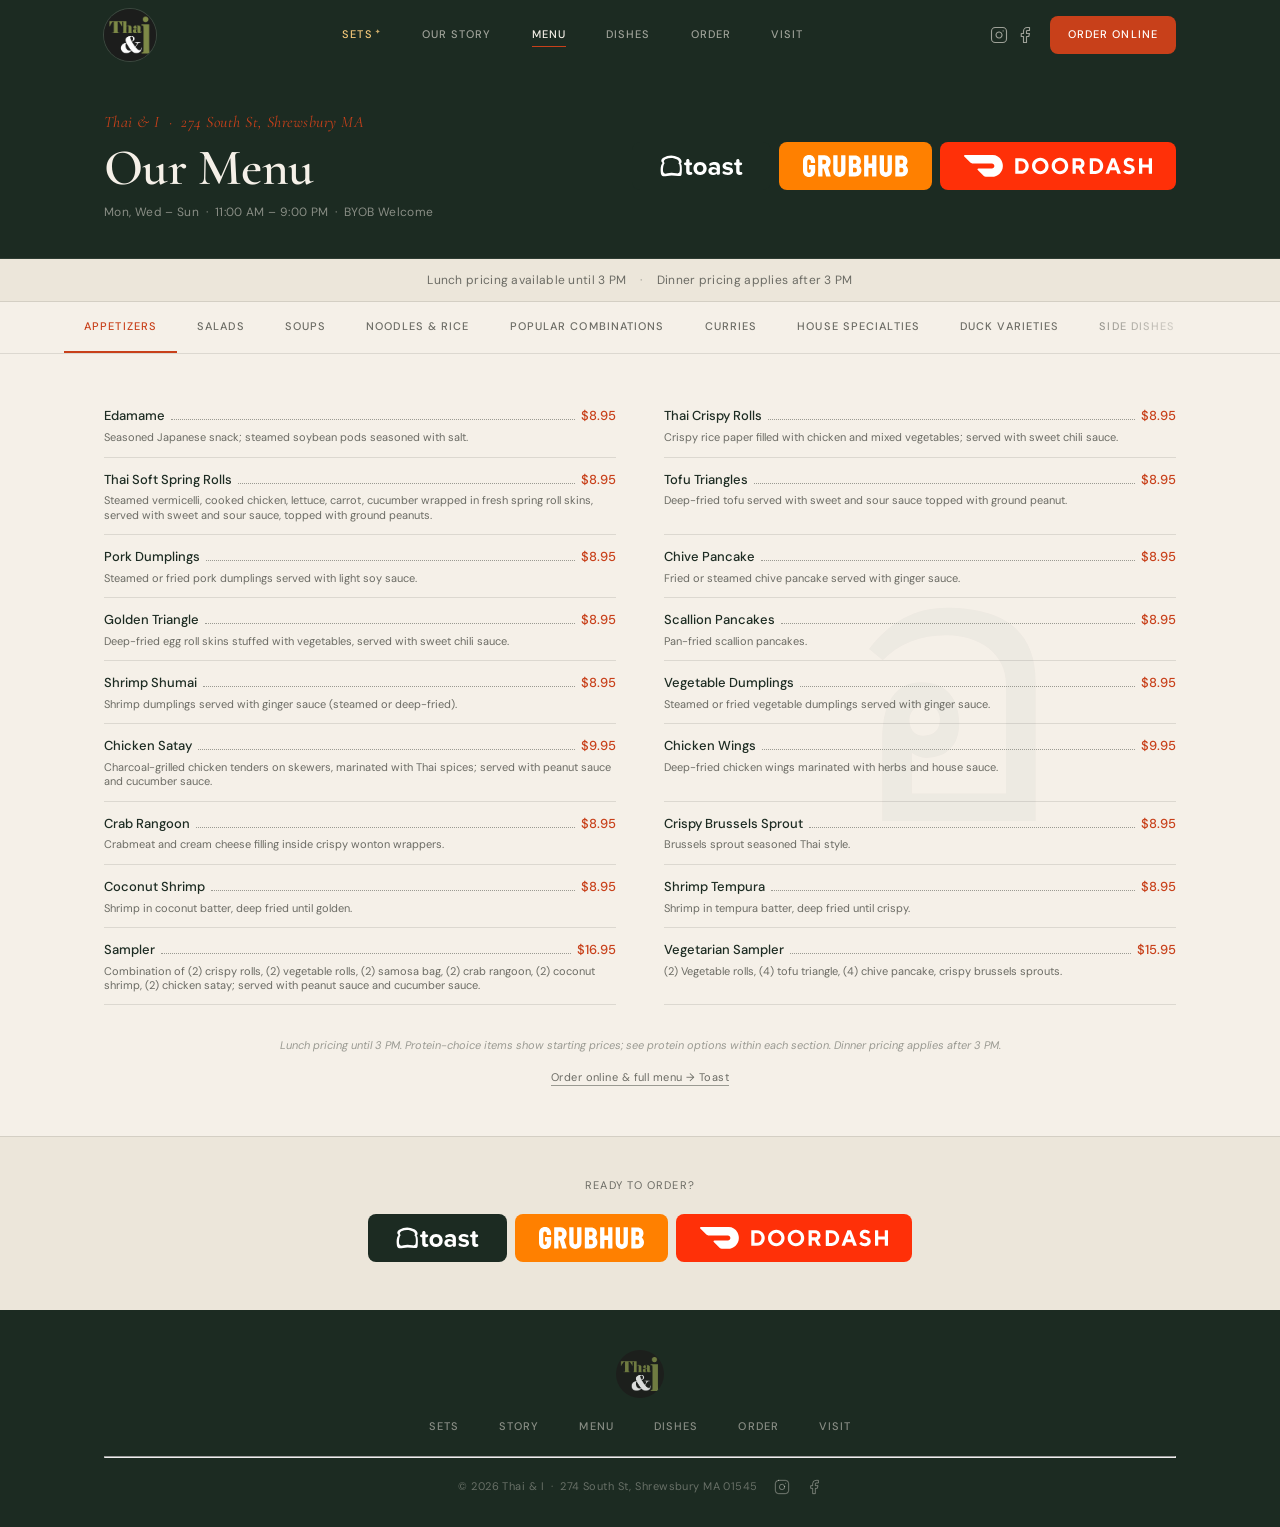
==== menu.html @ d70ecb1c "Add dedicated menu page and lean mobile-first homepage structure. Move the full menu to menu.html, s" ====
<!DOCTYPE html>
<html lang="en">
<head>
  <meta charset="UTF-8">
  <meta name="viewport" content="width=device-width, initial-scale=1.0">
  <meta http-equiv="X-UA-Compatible" content="IE=edge">

  <!-- SEO -->
  <title>Menu | Thai & I Restaurant — Shrewsbury, MA</title>
  <meta name="description" content="Browse the full Thai & I menu — appetizers, soups, noodles, curries, duck varieties, house specialties, and desserts. Order online for pickup or delivery.">
  <link rel="canonical" href="https://www.thaiandishrewsbury.com/menu">

  <!-- Open Graph -->
  <meta property="og:type"        content="website">
  <meta property="og:title"       content="Menu | Thai & I">
  <meta property="og:description" content="Authentic Thai food made fresh every day — browse our full menu.">
  <meta property="og:image"       content="assets/images/NEW/food-spread-overhead.jpg">
  <meta property="og:url"         content="https://www.thaiandishrewsbury.com/menu">
  <meta property="og:locale"      content="en_US">

  <!-- Theme color -->
  <meta name="theme-color" content="#1C2B22">

  <!-- Google Fonts -->
  <link rel="preconnect" href="https://fonts.googleapis.com">
  <link rel="preconnect" href="https://fonts.gstatic.com" crossorigin>
  <link rel="preload" as="style" href="https://fonts.googleapis.com/css2?family=Cormorant+Garamond:ital,wght@0,400;0,500;0,600;1,400;1,500;1,600&family=DM+Sans:wght@300;400;500&display=swap">
  <link rel="stylesheet" href="https://fonts.googleapis.com/css2?family=Cormorant+Garamond:ital,wght@0,400;0,500;0,600;1,400;1,500;1,600&family=DM+Sans:wght@300;400;500&display=swap">

  <!-- Styles -->
  <link rel="stylesheet" href="src/styles/tokens.css">
  <link rel="stylesheet" href="src/styles/global.css">
  <link rel="stylesheet" href="src/styles/sections.css">
  <link rel="stylesheet" href="src/styles/menu.css">

  <link rel="icon" type="image/png" href="assets/images/thaiandilogo.png">
</head>

<body>
  <!-- Skip navigation -->
  <a class="skip-link" href="#main-content">Skip to main content</a>

  <!-- ══════════════════════════════════════════════════════════
       HEADER / NAVIGATION
  ══════════════════════════════════════════════════════════ -->
  <header class="site-header" role="banner">
    <div class="header-inner">

      <a class="header-logo" href="index.html" aria-label="Thai & I — home">
        <img src="assets/images/thaiandilogo.png"
             alt="Thai & I logo"
             width="52" height="52">
      </a>

      <nav class="header-nav" role="navigation" aria-label="Primary">
        <a href="index.html#sets" class="nav-link--new">Sets<span class="nav-new-mark" aria-hidden="true">✦</span></a>
        <a href="index.html#story">Our Story</a>
        <a href="menu.html" class="active" aria-current="page">Menu</a>
        <a href="index.html#featured">Dishes</a>
        <a href="index.html#order">Order</a>
        <a href="index.html#visit">Visit</a>
      </nav>

      <div class="header-actions">
        <div class="header-social" aria-label="Social links">
          <a href="https://www.instagram.com/thai_and_i/" target="_blank" rel="noopener" aria-label="Thai & I on Instagram">
            <svg xmlns="http://www.w3.org/2000/svg" viewBox="0 0 24 24" fill="none" stroke="currentColor" stroke-width="1.5" stroke-linecap="round" stroke-linejoin="round" aria-hidden="true"><rect x="2" y="2" width="20" height="20" rx="5" ry="5"/><path d="M16 11.37A4 4 0 1 1 12.63 8 4 4 0 0 1 16 11.37z"/><line x1="17.5" y1="6.5" x2="17.51" y2="6.5"/></svg>
          </a>
          <a href="https://www.facebook.com/thaiandishrewsbury" target="_blank" rel="noopener" aria-label="Thai & I on Facebook">
            <svg xmlns="http://www.w3.org/2000/svg" viewBox="0 0 24 24" fill="none" stroke="currentColor" stroke-width="1.5" stroke-linecap="round" stroke-linejoin="round" aria-hidden="true"><path d="M18 2h-3a5 5 0 0 0-5 5v3H7v4h3v8h4v-8h3l1-4h-4V7a1 1 0 0 1 1-1h3z"/></svg>
          </a>
        </div>
        <a href="https://order.toasttab.com/online/thai-i"
           target="_blank" rel="noopener"
           class="btn-order-online">Order Online</a>
      </div>

      <button type="button" class="hamburger" aria-label="Open navigation menu" aria-expanded="false" aria-controls="mobile-nav">
        <span></span>
        <span></span>
        <span></span>
      </button>

    </div>
  </header>

  <!-- Mobile navigation overlay -->
  <nav class="mobile-nav" id="mobile-nav" role="navigation" aria-label="Mobile">
    <a href="index.html#sets" class="nav-link--new">Sets<span class="nav-new-mark" aria-hidden="true">✦</span></a>
    <a href="index.html#story">Our Story</a>
    <a href="menu.html">Menu</a>
    <a href="index.html#featured">Dishes</a>
    <a href="index.html#order">Order</a>
    <a href="index.html#visit">Visit</a>
    <div class="mobile-nav-cta">
      <a href="https://order.toasttab.com/online/thai-i"
         target="_blank" rel="noopener"
         class="order-btn order-btn--toast order-btn--lg"
         aria-label="Order pickup via Toast">
        <img class="order-btn__wordmark"
             src="assets/images/order/toast-logo-white.svg"
             alt="Toast">
      </a>
    </div>
  </nav>

  <main id="main-content">

    <!-- ══════════════════════════════════════════════════════
         PAGE HEADER
    ══════════════════════════════════════════════════════ -->
    <section class="menu-page-hero" aria-label="Menu page header">
      <div class="container">
        <div class="menu-page-hero-inner">

          <div class="menu-page-hero-text">
            <span class="section-eyebrow">Thai &amp; I &nbsp;&middot;&nbsp; 274 South St, Shrewsbury MA</span>
            <h1 class="menu-page-title">Our Menu</h1>
            <p class="menu-page-hours">Mon, Wed &ndash; Sun &nbsp;&middot;&nbsp; 11:00 AM &ndash; 9:00 PM &nbsp;&middot;&nbsp; BYOB Welcome</p>
          </div>

          <div class="menu-page-order-row order-platforms" role="group" aria-label="Order online">
            <a href="https://order.toasttab.com/online/thai-i"
               target="_blank" rel="noopener"
               class="order-btn order-btn--toast order-btn--lg"
               aria-label="Order pickup via Toast">
              <img class="order-btn__wordmark"
                   src="assets/images/order/toast-logo-white.svg"
                   alt="Toast">
            </a>
            <a href="https://www.grubhub.com/restaurant/thai-and-i-restaurant-274-south-st-shrewsbury/2196678"
               target="_blank" rel="noopener"
               class="order-btn order-btn--grubhub order-btn--lg"
               aria-label="Order delivery via Grubhub">
              <img class="order-btn__wordmark"
                   src="assets/images/order/grubhub-wordmark-white.svg"
                   alt="Grubhub">
            </a>
            <a href="https://www.doordash.com/store/thai-and-i-shrewsbury-865539/"
               target="_blank" rel="noopener"
               class="order-btn order-btn--doordash order-btn--lg"
               aria-label="Order delivery via DoorDash">
              <img class="order-btn__wordmark"
                   src="assets/images/order/doordash-logo-white.svg"
                   alt="DoorDash">
            </a>
          </div>

        </div>
      </div>
    </section>

    <!-- ══════════════════════════════════════════════════════
         LUNCH / DINNER CLARITY BANNER
    ══════════════════════════════════════════════════════ -->
    <div class="menu-pricing-banner" role="note" aria-label="Pricing information">
      <span>Lunch pricing available until 3&nbsp;PM</span>
      <span class="menu-pricing-banner-dot" aria-hidden="true">&middot;</span>
      <span>Dinner pricing applies after 3&nbsp;PM</span>
    </div>

    <!-- ══════════════════════════════════════════════════════
         FULL MENU — TABS + PANELS
    ══════════════════════════════════════════════════════ -->
    <section class="menu-section" id="menu" aria-labelledby="menu-page-heading">
      <h2 class="visually-hidden" id="menu-page-heading">Full Menu</h2>

      <!-- Tab bar (sticky) -->
      <div class="menu-tabs-wrapper">
        <div class="menu-tabs" role="tablist" aria-label="Menu categories">
          <!-- Populated by menu-tabs.js -->
        </div>
      </div>

      <!-- Panels -->
      <div class="menu-panels" id="menu-panels">
        <!-- Populated by menu-tabs.js -->
      </div>

      <!-- Section footer -->
      <div class="menu-footer container">
        <p class="menu-pricing-note">
          Lunch pricing until 3 PM. Protein-choice items show starting prices. Dinner pricing applies after 3 PM.
        </p>
        <a href="https://order.toasttab.com/online/thai-i"
           target="_blank" rel="noopener"
           class="menu-pdf-link">
          Order online &amp; full menu &rarr; Toast
        </a>
      </div>

    </section>

    <!-- ══════════════════════════════════════════════════════
         FOOTER ORDER CTA
    ══════════════════════════════════════════════════════ -->
    <div class="menu-page-footer-cta">
      <span class="menu-page-footer-cta-label">Ready to order?</span>
      <div class="menu-page-footer-cta-row order-platforms" role="group" aria-label="Order online">
        <a href="https://order.toasttab.com/online/thai-i"
           target="_blank" rel="noopener"
           class="order-btn order-btn--toast order-btn--lg"
           aria-label="Order pickup via Toast">
          <img class="order-btn__wordmark"
               src="assets/images/order/toast-logo-white.svg"
               alt="Toast">
        </a>
        <a href="https://www.grubhub.com/restaurant/thai-and-i-restaurant-274-south-st-shrewsbury/2196678"
           target="_blank" rel="noopener"
           class="order-btn order-btn--grubhub order-btn--lg"
           aria-label="Order delivery via Grubhub">
          <img class="order-btn__wordmark"
               src="assets/images/order/grubhub-wordmark-white.svg"
               alt="Grubhub">
        </a>
        <a href="https://www.doordash.com/store/thai-and-i-shrewsbury-865539/"
           target="_blank" rel="noopener"
           class="order-btn order-btn--doordash order-btn--lg"
           aria-label="Order delivery via DoorDash">
          <img class="order-btn__wordmark"
               src="assets/images/order/doordash-logo-white.svg"
               alt="DoorDash">
        </a>
      </div>
    </div>

  </main>

  <!-- ══════════════════════════════════════════════════════════
       FOOTER
  ══════════════════════════════════════════════════════════ -->
  <footer class="site-footer" role="contentinfo">
    <div class="container">
      <div class="footer-inner">

        <a class="footer-logo" href="index.html" aria-label="Thai & I — back to home">
          <img src="assets/images/thaiandilogo.png" alt="Thai & I logo" width="48" height="48">
        </a>

        <nav class="footer-nav" aria-label="Footer navigation">
          <a href="index.html#sets">Sets</a>
          <a href="index.html#story">Story</a>
          <a href="menu.html">Menu</a>
          <a href="index.html#featured">Dishes</a>
          <a href="index.html#order">Order</a>
          <a href="index.html#visit">Visit</a>
        </nav>

        <hr class="footer-divider">

        <div class="footer-bottom">
          <p class="footer-copy">
            &copy; <span id="footer-year"></span> Thai &amp; I &nbsp;&middot;&nbsp; 274 South St, Shrewsbury MA 01545
          </p>
          <div class="footer-social" aria-label="Social links">
            <a href="https://www.instagram.com/thai_and_i/" target="_blank" rel="noopener" aria-label="Instagram">
              <svg xmlns="http://www.w3.org/2000/svg" viewBox="0 0 24 24" fill="none" stroke="currentColor" stroke-width="1.5" stroke-linecap="round" stroke-linejoin="round" aria-hidden="true"><rect x="2" y="2" width="20" height="20" rx="5" ry="5"/><path d="M16 11.37A4 4 0 1 1 12.63 8 4 4 0 0 1 16 11.37z"/><line x1="17.5" y1="6.5" x2="17.51" y2="6.5"/></svg>
            </a>
            <a href="https://www.facebook.com/thaiandishrewsbury" target="_blank" rel="noopener" aria-label="Facebook">
              <svg xmlns="http://www.w3.org/2000/svg" viewBox="0 0 24 24" fill="none" stroke="currentColor" stroke-width="1.5" stroke-linecap="round" stroke-linejoin="round" aria-hidden="true"><path d="M18 2h-3a5 5 0 0 0-5 5v3H7v4h3v8h4v-8h3l1-4h-4V7a1 1 0 0 1 1-1h3z"/></svg>
            </a>
          </div>
        </div>

      </div>
    </div>
  </footer>

  <!-- Back to top -->
  <button class="back-to-top" aria-label="Back to top">
    <svg xmlns="http://www.w3.org/2000/svg" viewBox="0 0 24 24" fill="none" stroke="currentColor" stroke-width="2" stroke-linecap="round" stroke-linejoin="round" aria-hidden="true">
      <polyline points="18 15 12 9 6 15"></polyline>
    </svg>
  </button>

  <!-- Scripts — no carousel needed on this page -->
  <script src="src/js/menu-tabs.js" defer></script>
  <script src="src/js/main.js" defer></script>

  <script>
    document.getElementById('footer-year').textContent = new Date().getFullYear();
  </script>
</body>
</html>
---- src/styles/tokens.css ----
/* ============================================================
   DESIGN TOKENS — Thai & I (shared design system)
   All colors, type, spacing, radii, motion
   ============================================================ */

@import url('https://fonts.googleapis.com/css2?family=Cormorant+Garamond:ital,wght@0,400;0,500;0,600;1,400;1,500;1,600&family=DM+Sans:wght@300;400;500&display=swap');

:root {
  /* ─── Color ─────────────────────────────────────────────── */
  --forest-charcoal: #1C2B22;
  --forest-charcoal-deep: #141f19;
  --warm-linen:  #F5F0E8;
  --warm-linen-dark: #ECE6DA;
  --thai-chili:  #C8401A;
  --thai-chili-hover: #a83414;
  --thai-gold:   #C8941A;
  --leaf-green:  #2E4A35;
  --smoke:       #6B6B64;
  --smoke-light: #9a9a92;
  --white:       #FFFFFF;
  --off-white:   #FAF8F4;
  --black:       #0d0d0d;

  /* Platform brand colors */
  --grubhub:   #FF8000;
  --doordash:  #FF3008;

  /* ─── Typography ─────────────────────────────────────────── */
  --font-display: 'Cormorant Garamond', Georgia, serif;
  --font-body:    'DM Sans', system-ui, sans-serif;

  /* Size scale */
  --text-xs:   0.6875rem;   /* 11px */
  --text-sm:   0.75rem;     /* 12px */
  --text-base: 0.8125rem;   /* 13px */
  --text-md:   1rem;        /* 16px */
  --text-lg:   1.125rem;    /* 18px */
  --text-xl:   1.375rem;    /* 22px */
  --text-2xl:  1.75rem;     /* 28px */
  --text-3xl:  2.25rem;     /* 36px */
  --text-4xl:  3rem;        /* 48px */
  --text-5xl:  4rem;        /* 64px */
  --text-6xl:  5rem;        /* 80px */

  /* Line heights */
  --leading-tight:  1.1;
  --leading-snug:   1.3;
  --leading-normal: 1.6;
  --leading-loose:  1.8;

  /* Letter spacing */
  --tracking-caps: 0.1em;
  --tracking-wide: 0.05em;

  /* ─── Spacing ────────────────────────────────────────────── */
  --section-py:     90px;
  --section-py-sm:  56px;
  --container-max:  1200px;
  --container-px:   clamp(1.5rem, 5vw, 4rem);
  --gap-xs:   4px;
  --gap-sm:   8px;
  --gap-md:   16px;
  --gap-lg:   24px;
  --gap-xl:   40px;
  --gap-2xl:  64px;

  /* ─── Radius ─────────────────────────────────────────────── */
  --radius-sm:   4px;
  --radius-md:   8px;
  --radius-lg:   16px;
  --radius-full: 9999px;

  /* ─── Borders ────────────────────────────────────────────── */
  --border-width: 0.5px;
  --border-color: rgba(0, 0, 0, 0.1);
  --border-light: rgba(255, 255, 255, 0.15);
  --border:       var(--border-width) solid var(--border-color);

  /* ─── Shadows ────────────────────────────────────────────── */
  --shadow-sm:  0 1px 4px rgba(0,0,0,0.06), 0 0 0 0.5px rgba(0,0,0,0.04);
  --shadow-md:  0 4px 16px rgba(0,0,0,0.08);
  --shadow-lg:  0 8px 32px rgba(0,0,0,0.14), 0 2px 8px rgba(0,0,0,0.08);
  --shadow-card:0 2px 12px rgba(0,0,0,0.07), 0 0 0 0.5px rgba(0,0,0,0.05);

  /* ─── Motion ─────────────────────────────────────────────── */
  --ease:           cubic-bezier(0.4, 0, 0.2, 1);
  --ease-out:       cubic-bezier(0, 0, 0.2, 1);
  --duration-fast:  160ms;
  --duration-base:  280ms;
  --duration-slow:  500ms;
  --duration-hero:  800ms;         /* hero crossfade */
  --duration-hero-auto: 5000ms;    /* autoplay interval */

  /* ─── Z-index ────────────────────────────────────────────── */
  --z-base:    1;
  --z-overlay: 10;
  --z-nav:     100;
  --z-top:     200;
}
---- src/styles/global.css ----
/* ============================================================
   GLOBAL STYLES — Thai & I
   Reset, base typography, utilities, scroll behavior
   ============================================================ */

/* ─── Reset ──────────────────────────────────────────────── */
*, *::before, *::after {
  box-sizing: border-box;
  margin: 0;
  padding: 0;
}

html {
  scroll-behavior: smooth;
  -webkit-text-size-adjust: 100%;
  font-size: 16px;
}

body {
  font-family: var(--font-body);
  font-size: var(--text-base);
  color: var(--black);
  background: var(--warm-linen);
  line-height: var(--leading-normal);
  -webkit-font-smoothing: antialiased;
  -moz-osx-font-smoothing: grayscale;
  overflow-x: hidden;
}

img, video {
  display: block;
  max-width: 100%;
}

a {
  color: inherit;
  text-decoration: none;
}

button, input, select, textarea {
  font: inherit;
}

ul, ol {
  list-style: none;
}

/* ─── Focus styles ───────────────────────────────────────── */
:focus-visible {
  outline: 2px solid var(--thai-chili);
  outline-offset: 3px;
  border-radius: var(--radius-sm);
}

/* ─── Skip link ──────────────────────────────────────────── */
.skip-link {
  position: absolute;
  top: -100%;
  left: 1rem;
  z-index: var(--z-top);
  background: var(--thai-chili);
  color: var(--white);
  padding: 0.5rem 1rem;
  border-radius: var(--radius-md);
  font-size: var(--text-sm);
  font-weight: 500;
  transition: top var(--duration-base) var(--ease);
}
.skip-link:focus {
  top: 1rem;
}

/* ─── Container ──────────────────────────────────────────── */
.container {
  width: 100%;
  max-width: var(--container-max);
  margin-inline: auto;
  padding-inline: var(--container-px);
}

/* ─── Section wrapper ────────────────────────────────────── */
.section-inner {
  padding-block: var(--section-py);
}
@media (max-width: 768px) {
  .section-inner {
    padding-block: var(--section-py-sm);
  }
}

/* ─── Section eyebrow + heading system ───────────────────── */
.section-eyebrow {
  display: block;
  font-family: var(--font-display);
  font-style: italic;
  font-size: var(--text-md);
  color: var(--thai-chili);
  letter-spacing: 0.03em;
  margin-bottom: 0.5rem;
  line-height: 1;
}

.section-title {
  font-family: var(--font-display);
  font-size: clamp(var(--text-3xl), 4vw, var(--text-5xl));
  font-weight: 600;
  color: inherit;
  line-height: var(--leading-tight);
  letter-spacing: -0.01em;
}

.section-title--dark {
  color: var(--white);
}

.section-sub {
  font-size: var(--text-base);
  color: var(--smoke);
  line-height: var(--leading-loose);
  max-width: 52ch;
}

.section-header {
  text-align: center;
  margin-bottom: 3.5rem;
}

.section-header .section-sub {
  margin-inline: auto;
  margin-top: 0.875rem;
}

/* ─── Backgrounds ────────────────────────────────────────── */
.bg-charcoal  { background: var(--forest-charcoal); color: var(--warm-linen); }
.bg-linen     { background: var(--warm-linen); }
.bg-linen-dark{ background: var(--warm-linen-dark); }
.bg-chili     { background: var(--thai-chili); color: var(--white); }

/* ─── Buttons ────────────────────────────────────────────── */
.btn {
  display: inline-flex;
  align-items: center;
  justify-content: center;
  gap: 0.5rem;
  padding: 0.75rem 1.5rem;
  font-family: var(--font-body);
  font-size: var(--text-sm);
  font-weight: 500;
  letter-spacing: var(--tracking-wide);
  border: none;
  border-radius: 0;
  cursor: pointer;
  transition: background var(--duration-base) var(--ease),
              color var(--duration-base) var(--ease),
              transform var(--duration-fast) var(--ease);
  white-space: nowrap;
  text-decoration: none;
  min-height: 44px;
}
.btn:active { transform: scale(0.98); }

.btn-primary {
  background: var(--thai-chili);
  color: var(--white);
}
.btn-primary:hover { background: var(--thai-chili-hover); }

.btn-ghost {
  background: transparent;
  color: var(--forest-charcoal);
  border: var(--border-width) solid var(--forest-charcoal);
}
.btn-ghost:hover {
  background: var(--forest-charcoal);
  color: var(--warm-linen);
}

.btn-ghost-light {
  background: transparent;
  color: var(--warm-linen);
  border: var(--border-width) solid rgba(245,240,232,0.4);
}
.btn-ghost-light:hover {
  background: rgba(245,240,232,0.1);
  border-color: var(--warm-linen);
}

/* ─── Platform CTA buttons ───────────────────────────────── */
.cta-group {
  display: flex;
  gap: var(--gap-md);
  flex-wrap: wrap;
  align-items: center;
}

/* ─── Order buttons — wordmark system ───────────────────── */
.order-platforms {
  display: flex;
  flex-wrap: wrap;
  gap: var(--gap-sm);
  align-items: center;
}

.order-btn {
  display: inline-flex;
  align-items: center;
  justify-content: center;
  padding: 0.8rem 1.5rem;
  border: none;
  border-radius: var(--radius-md);
  cursor: pointer;
  text-decoration: none;
  min-height: 48px;
  transition: opacity var(--duration-base) var(--ease),
              transform var(--duration-fast) var(--ease);
}
.order-btn:hover  { opacity: 0.88; transform: translateY(-2px); }
.order-btn:active { transform: scale(0.97); }

.order-btn__wordmark {
  display: block;
  height: 20px;
  width: auto;
  pointer-events: none;
}

/* Size modifiers */
.order-btn--hero .order-btn__wordmark { height: 18px; }
.order-btn--lg   .order-btn__wordmark { height: 22px; }

/* Platform colours */
.order-btn--toast    { background: var(--forest-charcoal); padding-inline: 1.75rem; }
.order-btn--grubhub  { background: var(--grubhub); }
.order-btn--doordash { background: var(--doordash); }

/* ─── Divider ────────────────────────────────────────────── */
.divider {
  height: 0.5px;
  background: var(--border-color);
  border: none;
}

/* ─── Reveal animation (IntersectionObserver) ────────────── */
.reveal {
  opacity: 0;
  transform: translateY(18px);
  transition: opacity 0.6s var(--ease-out),
              transform 0.6s var(--ease-out);
}
.reveal.is-visible {
  opacity: 1;
  transform: none;
}
.reveal-delay-1 { transition-delay: 0.08s; }
.reveal-delay-2 { transition-delay: 0.16s; }
.reveal-delay-3 { transition-delay: 0.24s; }
.reveal-delay-4 { transition-delay: 0.32s; }
.reveal-delay-5 { transition-delay: 0.40s; }
.reveal-delay-6 { transition-delay: 0.48s; }

@media (prefers-reduced-motion: reduce) {
  .reveal {
    opacity: 1;
    transform: none;
    transition: none;
  }
}

/* ─── Visually hidden (accessible, not display:none) ────── */
.visually-hidden {
  position: absolute;
  width: 1px;
  height: 1px;
  padding: 0;
  margin: -1px;
  overflow: hidden;
  clip: rect(0, 0, 0, 0);
  white-space: nowrap;
  border-width: 0;
}

/* ─── Back to top ────────────────────────────────────────── */
.back-to-top {
  position: fixed;
  bottom: 2rem;
  right: 2rem;
  z-index: var(--z-overlay);
  width: 44px;
  height: 44px;
  border-radius: var(--radius-full);
  background: var(--thai-chili);
  color: var(--white);
  border: none;
  cursor: pointer;
  display: flex;
  align-items: center;
  justify-content: center;
  opacity: 0;
  pointer-events: none;
  transition: opacity var(--duration-base) var(--ease),
              transform var(--duration-base) var(--ease);
  box-shadow: 0 2px 12px rgba(200, 64, 26, 0.4);
}
.back-to-top.is-visible {
  opacity: 1;
  pointer-events: auto;
}
.back-to-top:hover { transform: translateY(-2px); }
.back-to-top svg {
  width: 18px;
  height: 18px;
}
---- src/styles/sections.css ----
/* ============================================================
   SECTIONS — Thai & I
   Header, Hero, Story, Category Strip, Menu, Featured,
   Press, Testimonials, Order Band, Contact, Footer
   ============================================================ */

/* ============================================================
   HEADER / NAVIGATION
   ============================================================ */
.site-header {
  position: fixed;
  top: 0;
  left: 0;
  right: 0;
  z-index: var(--z-nav);
  height: 70px;
  display: flex;
  align-items: center;
  transition: background var(--duration-slow) var(--ease),
              box-shadow var(--duration-slow) var(--ease);
}
.site-header.is-scrolled {
  background: var(--forest-charcoal);
  box-shadow: 0 1px 0 rgba(255,255,255,0.06);
}

.header-inner {
  display: flex;
  align-items: center;
  justify-content: space-between;
  width: 100%;
  max-width: var(--container-max);
  margin-inline: auto;
  padding-inline: var(--container-px);
  gap: var(--gap-xl);
}

/* Logo */
.header-logo {
  flex-shrink: 0;
  display: flex;
  align-items: center;
  text-decoration: none;
}
.header-logo img {
  height: 52px;
  width: 52px;
  border-radius: var(--radius-full);
  object-fit: cover;
  box-shadow: 0 0 0 1px rgba(245,240,232,0.15);
}

/* Primary nav */
.header-nav {
  display: flex;
  align-items: center;
  gap: var(--gap-xl);
}
.header-nav a {
  font-size: var(--text-xs);
  font-weight: 500;
  letter-spacing: var(--tracking-caps);
  text-transform: uppercase;
  color: rgba(245,240,232,0.6);
  transition: color var(--duration-fast) var(--ease);
  position: relative;
}
.header-nav a::after {
  content: '';
  position: absolute;
  bottom: -3px;
  left: 0;
  right: 0;
  height: 1px;
  background: var(--thai-chili);
  transform: scaleX(0);
  transform-origin: left;
  transition: transform var(--duration-base) var(--ease);
}
.header-nav a:hover,
.header-nav a.active {
  color: var(--warm-linen);
}
.header-nav a:hover::after,
.header-nav a.active::after {
  transform: scaleX(1);
}

/* Sets nav link — gold text + ✦ mark: signals new section in nav context */
.header-nav a.nav-link--new {
  color: #F5C97A;
}
.header-nav a.nav-link--new:hover,
.header-nav a.nav-link--new.active {
  color: #FAF0DC;
}
.nav-new-mark {
  font-size: 7px;
  vertical-align: super;
  margin-left: 2px;
  color: #F5C97A;
  opacity: 0.82;
  font-family: var(--font-body);
  font-weight: 400;
  line-height: 0;
  text-transform: none; /* prevent uppercase cascade from nav */
}

/* Header actions */
.header-actions {
  display: flex;
  align-items: center;
  gap: var(--gap-md);
  flex-shrink: 0;
}
.header-social {
  display: flex;
  gap: var(--gap-sm);
}
.header-social a {
  color: rgba(245,240,232,0.6);
  transition: color var(--duration-fast) var(--ease);
  display: flex;
  align-items: center;
}
.header-social a:hover { color: var(--warm-linen); }
.header-social svg { width: 18px; height: 18px; }

.btn-order-online {
  display: inline-flex;
  align-items: center;
  padding: 0.5rem 1.125rem;
  background: var(--thai-chili);
  color: var(--white);
  font-size: var(--text-xs);
  font-weight: 500;
  letter-spacing: var(--tracking-caps);
  text-transform: uppercase;
  border-radius: var(--radius-md);
  transition: background var(--duration-base) var(--ease);
  white-space: nowrap;
  min-height: 38px;
}
.btn-order-online:hover { background: var(--thai-chili-hover); }

/* Mobile hamburger */
.hamburger {
  display: none;
  flex-direction: column;
  justify-content: center;
  align-items: center;
  gap: 5px;
  width: 40px;
  height: 40px;
  border: none;
  background: transparent;
  cursor: pointer;
  border-radius: var(--radius-sm);
  padding: 6px;
}
.hamburger span {
  display: block;
  width: 22px;
  height: 1.5px;
  background: var(--warm-linen);
  border-radius: 2px;
  transition: transform var(--duration-base) var(--ease),
              opacity var(--duration-fast) var(--ease);
}
.hamburger[aria-expanded="true"] span:nth-child(1) { transform: translateY(6.5px) rotate(45deg); }
.hamburger[aria-expanded="true"] span:nth-child(2) { opacity: 0; }
.hamburger[aria-expanded="true"] span:nth-child(3) { transform: translateY(-6.5px) rotate(-45deg); }

/* Mobile nav overlay */
.mobile-nav {
  display: flex;
  flex-direction: column;
  align-items: center;
  justify-content: center;
  gap: 2rem;
  padding: 2rem;
  position: fixed;
  inset: 0;
  z-index: calc(var(--z-nav) - 1);
  background: var(--forest-charcoal-deep);
  opacity: 0;
  visibility: hidden;
  pointer-events: none;
  transition: opacity var(--duration-slow) var(--ease),
              visibility 0s var(--duration-slow);
}
.mobile-nav.is-open {
  opacity: 1;
  visibility: visible;
  pointer-events: auto;
  transition: opacity var(--duration-slow) var(--ease),
              visibility 0s 0s;
}
.mobile-nav a {
  font-family: var(--font-display);
  font-size: var(--text-4xl);
  font-weight: 600;
  color: var(--warm-linen);
  letter-spacing: -0.01em;
  transition: color var(--duration-fast) var(--ease);
}
.mobile-nav a:hover { color: var(--thai-chili); }
.mobile-nav .mobile-nav-cta {
  margin-top: 1rem;
  display: flex;
  flex-direction: column;
  gap: 0.75rem;
  align-items: center;
  width: 100%;
  max-width: 280px;
}
.mobile-nav-cta .order-btn {
  width: 100%;
  justify-content: center;
}

@media (max-width: 900px) {
  .header-nav,
  .header-social { display: none; }
  .hamburger { display: flex; }
}
@media (max-width: 480px) {
  .site-header { height: 60px; }
  .header-logo img { height: 44px; width: 44px; }
}

/* ============================================================
   HERO CAROUSEL
   ============================================================ */
.hero {
  position: relative;
  height: 100vh;
  min-height: 600px;
  overflow: hidden;
  display: flex;
  align-items: center;
  justify-content: center;
}

/* Slides stack */
.hero-slides {
  position: absolute;
  inset: 0;
}
.hero-slide {
  position: absolute;
  inset: 0;
  opacity: 0;
  transition: opacity var(--duration-hero) var(--ease);
  will-change: opacity;
}
.hero-slide.is-active { opacity: 1; }

.hero-slide-img {
  width: 100%;
  height: 100%;
  object-fit: cover;
  object-position: center;
  /* Perceived sharpness lift — compensates for upscaling compression softness */
  filter: contrast(1.07) saturate(1.12) brightness(1.02);
}

/* Per-slide overlays */
.hero-slide-overlay {
  position: absolute;
  inset: 0;
  background: linear-gradient(
    to bottom,
    rgba(10,15,12,0.30) 0%,
    rgba(10,15,12,0.45) 40%,
    rgba(10,15,12,0.65) 100%
  );
}
.hero-slide--lighter .hero-slide-overlay {
  background: linear-gradient(
    to bottom,
    rgba(10,15,12,0.18) 0%,
    rgba(10,15,12,0.30) 40%,
    rgba(10,15,12,0.55) 100%
  );
}

/* Hero content */
.hero-content {
  position: relative;
  z-index: var(--z-base);
  text-align: center;
  color: var(--white);
  max-width: 820px;
  padding-inline: var(--container-px);
}

.hero-lang {
  display: block;
  font-family: var(--font-display);
  font-size: var(--text-xl);
  color: var(--thai-chili);
  letter-spacing: 0.06em;
  margin-bottom: 1rem;
}

.hero-headline {
  font-family: var(--font-display);
  font-size: clamp(var(--text-4xl), 7vw, var(--text-6xl));
  font-weight: 600;
  line-height: var(--leading-tight);
  letter-spacing: -0.02em;
  margin-bottom: 1rem;
  /* Warm atmospheric glow — headline feels backlit by the photography */
  text-shadow: 0 2px 40px rgba(210, 160, 60, 0.12),
               0 4px 80px rgba(210, 160, 60, 0.06);
}
/* Line 1 — narrative, lighter register: "Authentic Thai," */
.hero-line-1 {
  font-weight: 400;
}
/* Line 2 — declarative, full weight: "Fresh Every Day." */
.hero-line-2 {
  font-weight: 600;
}
/* Italic on "Thai" — shifts the word from modifier to proper identity */
.hero-headline em {
  font-style: italic;
  font-weight: 400; /* inherits line-1 weight */
}

.hero-sub {
  font-size: var(--text-md);
  color: rgba(255,255,255,0.78);
  font-weight: 300;
  letter-spacing: 0.03em;
  margin-bottom: 2.5rem;
}

.hero-ctas {
  display: flex;
  gap: var(--gap-md);
  justify-content: center;
  flex-wrap: wrap;
}

/* Arrows */
.hero-arrow {
  position: absolute;
  top: 50%;
  transform: translateY(-50%);
  z-index: var(--z-overlay);
  background: transparent;
  border: 1px solid rgba(255,255,255,0.35);
  border-radius: var(--radius-full);
  width: 44px;
  height: 44px;
  display: flex;
  align-items: center;
  justify-content: center;
  cursor: pointer;
  color: var(--white);
  transition: background var(--duration-base) var(--ease),
              border-color var(--duration-base) var(--ease);
}
.hero-arrow:hover {
  background: rgba(255,255,255,0.12);
  border-color: rgba(255,255,255,0.7);
}
.hero-arrow svg { width: 20px; height: 20px; }
.hero-arrow--prev { left: 1.5rem; }
.hero-arrow--next { right: 1.5rem; }

/* Dot indicators */
.hero-dots {
  position: absolute;
  bottom: 2rem;
  left: 50%;
  transform: translateX(-50%);
  z-index: var(--z-overlay);
  display: flex;
  gap: 8px;
  align-items: center;
}
.hero-dot {
  width: 6px;
  height: 6px;
  border-radius: var(--radius-full);
  background: rgba(255,255,255,0.4);
  border: none;
  cursor: pointer;
  padding: 0;
  transition: width var(--duration-base) var(--ease),
              background var(--duration-base) var(--ease);
}
.hero-dot.is-active {
  width: 24px;
  background: var(--thai-chili);
}

@media (max-width: 480px) {
  .hero-ctas { flex-direction: column; align-items: center; }
  .hero-ctas .order-btn { width: 100%; max-width: 280px; justify-content: center; }
  .hero-arrow { display: none; }
}

/* ============================================================
   SETS SECTION
   ============================================================ */

.sets-section {
  /* Tone A — Spiced Walnut
     Ground: rich warm brown #7C5C38
     Accent: warm gold #F5C97A — badge, icons, pricing, step badges
     Typography: cream-white #FAF0DC for headings, rgba(250,240,220,x) for body
     Cards: deep walnut #5E421E — lifts visibly against the warm ground */
  background: #7C5C38;
  border-top:    0.5px solid rgba(255, 210, 140, 0.18);
  border-bottom: 0.5px solid rgba(0, 0, 0, 0.30);
  position: relative;
  overflow: hidden;
}

.sets-inner {
  position: relative;
  z-index: 1;
  padding-block: 2.5rem 2.75rem;
}

/* ── Chapter Marker ───────────────────────────────────────── */
.sets-chapter {
  display: flex;
  align-items: center;
  gap: 10px;
  margin-bottom: 1.25rem;
}
.sets-chapter-rule {
  flex: 1;
  height: 0.5px;
  background: rgba(255, 210, 140, 0.22);
}
.sets-chapter-label {
  font-size: 9px;
  letter-spacing: 0.20em;
  text-transform: uppercase;
  color: rgba(255, 210, 140, 0.45);
  font-family: var(--font-body);
  font-weight: 500;
}

/* ── Promotional Badge ────────────────────────────────────── */
.sets-badge {
  display: inline-flex;
  align-items: center;
  font-size: 10px;
  letter-spacing: 0.10em;
  text-transform: uppercase;
  font-family: var(--font-body);
  color: #F5C97A;
  border: 0.5px solid rgba(245, 201, 122, 0.45);
  padding: 3px 11px;
  border-radius: 20px;
  background: rgba(245, 201, 122, 0.10);
  margin-bottom: 0.85rem;
}

/* ── Editorial column ─────────────────────────────────────── */
.sets-editorial {
  max-width: 640px;
}

/* Suppress old plain-text eyebrow — replaced by .sets-badge */
.sets-eyebrow {
  display: none;
}

/* ── Heading — 50px, commanding at dark ground ────────────── */
.sets-title {
  font-family: var(--font-display);
  font-size: 50px;
  font-weight: 500;
  line-height: 1.08;
  color: #FAF0DC;
  margin: 0 0 0.5rem;
  /* Warm luminous glow — heading feels backlit by the gold accent */
  text-shadow: 0 0 40px rgba(245, 201, 122, 0.22),
               0 2px 16px rgba(245, 201, 122, 0.12);
}
/* Gold italic Sets — closes the accent system: badge → steps → icons → price → heading */
.sets-title em {
  font-style: italic;
  font-weight: 500;
  color: #F5C97A;
  position: relative;
  display: inline-block; /* required for ::after absolute positioning */
}
/* Gold partial underline — fades rightward, alive not static */
.sets-title em::after {
  content: '';
  position: absolute;
  bottom: -3px;
  left: 0;
  width: 100%;
  height: 1.5px;
  background: linear-gradient(90deg, #F5C97A 0%, rgba(245, 201, 122, 0.15) 100%);
  border-radius: 1px;
}


/* ── Subtitle ─────────────────────────────────────────────── */
.sets-sub {
  font-size: 13.5px;
  color: rgba(250, 240, 220, 0.65);
  font-family: var(--font-body);
  margin: 0 0 1.25rem;
  line-height: 1.65;
  max-width: 360px;
}

/* ── Step Flow Strip — numbered gold badge system ─────────── */
.sets-strip {
  display: flex;
  align-items: center;
  gap: 0;
  margin-bottom: 2rem;
  list-style: none;
  padding: 0;
}
.step-item {
  display: flex;
  align-items: center;
  gap: 9px;
}
.step-badge {
  width: 26px;
  height: 26px;
  border-radius: 50%;
  display: flex;
  align-items: center;
  justify-content: center;
  font-size: 10px;
  font-family: var(--font-body);
  font-weight: 500;
  letter-spacing: 0.03em;
  flex-shrink: 0;
  color: #F5C97A;
  border: 1px solid rgba(245, 201, 122, 0.55);
  background: rgba(245, 201, 122, 0.10);
}
.step-text {
  font-size: 11.5px;
  font-family: var(--font-body);
  color: rgba(250, 240, 220, 0.70);
}
.step-dot {
  width: 3px;
  height: 3px;
  border-radius: 50%;
  margin: 0 14px;
  flex-shrink: 0;
  background: rgba(245, 201, 122, 0.35);
}

/* Suppress old flat step strip system */
.sets-strip-label  { display: none; }
.sets-strip-arrow  { display: none; }
.sets-steps { display: none; }
.sets-step  { display: none; }
.sets-step::before,
.sets-step:not(:last-child)::after { display: none; }

/* ══ 10-Mark 3-2-2-3 Atmospheric Composition ═════════════════
   Gold-tinted marks — calibrated for dark warm ground.
   Higher opacity than light-ground version for subliminal presence.
   position:absolute, pointer-events:none, z-index:0
   ─────────────────────────────────────────────────────────── */
.dm {
  position: absolute;
  pointer-events: none;
  z-index: 0;
}

/* TOP CLUSTER (3) — entry framing */
.dm-tl {
  top: 16px;
  left: 15px;
  width: 22px;
  height: 1.5px;
  background: rgba(255, 200, 100, 0.22);
  transform: rotate(-38deg);
}
.dm-tr {
  top: 22px;
  right: 18px;
  width: 9px;
  height: 9px;
  border: 1px solid rgba(255, 200, 100, 0.22);
  background: transparent;
  transform: rotate(45deg);
}
.dm-ti {
  top: 20px;
  left: 43%;
  width: 7px;
  height: 7px;
  border: 0.75px solid rgba(255, 200, 100, 0.14);
  background: transparent;
  transform: rotate(45deg);
}

/* SIDE FRAME (2) — lateral enclosure */
.dm-ml {
  top: 41%;
  left: 7px;
  width: 1.5px;
  height: 14px;
  background: rgba(255, 200, 100, 0.22);
}
.dm-mr {
  top: 37%;
  right: 7px;
  width: 1.5px;
  height: 11px;
  background: rgba(255, 200, 100, 0.22);
}

/* CONTENT ZONE (2) — directional micro-anchors */
.dm-pg {
  top: 57%;
  right: 5px;
  width: 6px;
  height: 6px;
  border: 0.75px solid rgba(255, 200, 100, 0.14);
  background: transparent;
  border-radius: 50%;
}
.dm-ca {
  top: 88%;
  right: 7px;
  width: 16px;
  height: 1px;
  background: rgba(255, 200, 100, 0.14);
  transform: rotate(-22deg);
}

/* BOTTOM CLUSTER (3) — exit framing */
.dm-bl {
  bottom: 22px;
  left: 17px;
  width: 6px;
  height: 6px;
  border-radius: 50%;
  background: rgba(255, 200, 100, 0.22);
}
.dm-br {
  bottom: 17px;
  right: 15px;
  width: 20px;
  height: 1.5px;
  background: rgba(255, 200, 100, 0.22);
  transform: rotate(38deg);
}
.dm-bi {
  bottom: 25px;
  left: 53%;
  width: 14px;
  height: 1px;
  background: rgba(255, 200, 100, 0.14);
}

/* ── Card Grid ────────────────────────────────────────────── */
.sets-category-grid {
  display: grid;
  grid-template-columns: repeat(3, minmax(0, 1fr));
  gap: 10px;
  margin-bottom: 1.5rem;
}

/* ── Card Container — deep walnut surface ─────────────────── */
.sets-category-card {
  display: flex;
  flex-direction: column;
  background: #5E421E;
  border: 0.5px solid rgba(255, 210, 140, 0.14);
  border-radius: 13px;
  overflow: hidden;
  text-decoration: none;
  transition: border-color 0.15s ease, transform 0.15s ease;
}
.sets-category-card:hover {
  border-color: rgba(245, 201, 122, 0.38);
  transform: translateY(-1px);
}

/* ── Card Image Block — Option A: constrained top photo ───── */
.sets-card-img-wrap {
  width: 100%;
  height: 140px;
  overflow: hidden;
  flex-shrink: 0;
}
.sets-category-img {
  width: 100%;
  height: 100%;
  object-fit: cover;
  object-position: center;
  display: block;
  transition: transform 0.5s ease;
}
.sets-category-card:hover .sets-category-img {
  transform: scale(1.03);
}

/* Suppress old full-bleed gradient overlay */
.sets-category-overlay { display: none; }

/* ── Card Body ────────────────────────────────────────────── */
.sets-card-body {
  padding: 1rem 1rem 0.9rem;
  display: flex;
  flex-direction: column;
  flex: 1;
}

/* Layer 1 + 2: Thai script label + category icon */
.sets-card-top {
  display: flex;
  align-items: flex-start;
  justify-content: space-between;
  margin-bottom: 0.55rem;
}
.sets-category-thai {
  font-size: 12px;
  color: rgba(245, 201, 122, 0.65);
  font-family: var(--font-display);
  font-style: italic;
  line-height: 1;
}
/* Gold icon — unified accent touchpoint */
.sets-card-icon {
  font-size: 15px;
  color: #F5C97A;
}

/* Layer 3: Category name */
.sets-category-name {
  font-size: 13px;
  font-weight: 500;
  color: #FAF0DC;
  font-family: var(--font-body);
  margin: 0 0 2px;
}

/* Layer 4: Set name */
.sets-category-setname {
  font-size: 11.5px;
  color: rgba(250, 240, 220, 0.52);
  font-family: var(--font-body);
  margin: 0 0 0.7rem;
}

/* Layer 5: Variety count pill */
.sets-category-pill {
  display: inline-block;
  font-size: 10px;
  color: rgba(245, 201, 122, 0.60);
  background: rgba(245, 201, 122, 0.08);
  border: 0.5px solid rgba(245, 201, 122, 0.18);
  border-radius: 4px;
  padding: 2px 7px;
  font-family: var(--font-body);
  margin-bottom: 0.8rem;
  align-self: flex-start;
}

/* Layer 6 + 7: Hairline rule + price & arrow row */
.sets-card-prow {
  border-top: 0.5px solid rgba(255, 210, 140, 0.14);
  padding-top: 0.6rem;
  display: flex;
  align-items: center;
  justify-content: space-between;
  margin-top: auto;
}
/* Gold price — unified accent touchpoint */
.sets-category-price {
  font-size: 12.5px;
  font-weight: 500;
  color: #F5C97A;
  font-family: var(--font-body);
}
.sets-card-arrow {
  font-size: 11px;
  color: rgba(245, 201, 122, 0.45);
}

/* Suppress old verbose count text (replaced by pill) */
.sets-category-count { display: none; }

/* ── Protein Upcharge Note ─────────────────────────────────── */
.sets-upcharge {
  font-size: 11.5px;
  color: rgba(250, 240, 220, 0.38);
  font-family: var(--font-body);
  margin-bottom: 1.5rem;
  line-height: 1.5;
  letter-spacing: 0.02em;
}

/* ── Dual CTA Architecture ────────────────────────────────── */
/* Suppress old single-CTA wrapper */
.sets-cta { display: none; }

.sets-cta-row {
  display: flex;
  align-items: center;
  gap: 1.25rem;
}

/* Primary — gold-tinted outlined button with inset highlight */
.sets-cta-primary {
  font-size: 13px;
  font-weight: 500;
  color: #FAF0DC;
  border: 0.5px solid rgba(245, 201, 122, 0.45);
  border-radius: var(--radius-md);
  padding: 8px 18px;
  text-decoration: none;
  font-family: var(--font-body);
  background: rgba(245, 201, 122, 0.10);
  display: inline-block;
  /* Inset highlight — warm shimmer at top edge */
  box-shadow: inset 0 1px 0 rgba(245, 201, 122, 0.22),
              0 1px 3px rgba(0, 0, 0, 0.25);
  transition: background 0.15s ease, box-shadow 0.15s ease;
}
.sets-cta-primary:hover {
  background: rgba(245, 201, 122, 0.18);
  box-shadow: inset 0 1px 0 rgba(245, 201, 122, 0.32),
              0 2px 6px rgba(0, 0, 0, 0.30);
}

/* Secondary — warm gold text link */
.sets-cta-secondary {
  font-size: 13px;
  color: rgba(245, 201, 122, 0.60);
  text-decoration: none;
  font-family: var(--font-body);
  transition: color 0.15s ease;
}
.sets-cta-secondary:hover {
  color: rgba(245, 201, 122, 0.90);
}

@media (max-width: 768px) {
  /* Card grid: single-column stack */
  .sets-category-grid {
    grid-template-columns: 1fr;
    gap: 12px;
  }
  /* Step strip: wrap on narrow, tighten dot margin */
  .sets-strip {
    flex-wrap: wrap;
    gap: 8px 0;
  }
  .step-dot {
    margin: 0 8px;
  }
  /* Mark system: suppress on mobile */
  .dm { display: none; }
  /* CTA row: stack vertically */
  .sets-cta-row {
    flex-direction: column;
    align-items: flex-start;
    gap: 0.75rem;
  }
}

/* ============================================================
   STORY SECTION
   ============================================================ */
.story-section {
  background: var(--warm-linen);
  overflow: hidden;
}

.story-inner {
  display: grid;
  grid-template-columns: 45% 55%;
  gap: var(--gap-2xl);
  align-items: center;
  padding-block: var(--section-py);
}

/* Left */
.story-text .section-eyebrow { margin-bottom: 0.75rem; }
.story-title {
  font-family: var(--font-display);
  font-size: clamp(var(--text-3xl), 3.5vw, var(--text-5xl));
  font-weight: 600;
  line-height: var(--leading-tight);
  color: var(--forest-charcoal);
  margin-bottom: 1.5rem;
}
.story-body {
  font-size: var(--text-base);
  line-height: var(--leading-loose);
  color: var(--smoke);
  margin-bottom: 2rem;
  max-width: 48ch;
}

.story-meta {
  display: flex;
  flex-direction: column;
  gap: 0.875rem;
  margin-bottom: 2.25rem;
}
.story-meta-item {
  display: flex;
  align-items: flex-start;
  gap: 0.875rem;
  font-size: var(--text-sm);
  color: var(--forest-charcoal);
  line-height: var(--leading-snug);
}
.story-meta-icon {
  width: 18px;
  height: 18px;
  color: var(--thai-chili);
  flex-shrink: 0;
  margin-top: 1px;
}
.story-meta-icon svg { width: 18px; height: 18px; }
.story-meta-item strong { display: block; }

/* Right — 3-image composition */
.story-images {
  position: relative;
  display: flex;
  justify-content: center;
  align-items: center;
  padding: 2.5rem 0;
  min-height: 480px;
}

.story-img-rect {
  width: 65%;
  aspect-ratio: 4 / 5;
  object-fit: cover;
  border-radius: var(--radius-lg);
  box-shadow: var(--shadow-md);
  position: relative;
  z-index: 2;
}

.story-img-oval {
  position: absolute;
  top: 1rem;
  left: 2%;
  width: 32%;
  aspect-ratio: 1 / 1;
  object-fit: cover;
  border-radius: var(--radius-full);
  box-shadow: var(--shadow-md);
  z-index: 3;
  border: 4px solid var(--warm-linen);
}

.story-img-food {
  position: absolute;
  bottom: -2rem;
  right: -5%;
  width: 42%;
  aspect-ratio: 1 / 1;
  object-fit: cover;
  border-radius: var(--radius-lg);
  box-shadow: var(--shadow-lg);
  z-index: 4;
  border: 6px solid var(--warm-linen);
}

@media (max-width: 900px) {
  .story-inner {
    grid-template-columns: 1fr;
    gap: var(--gap-xl);
  }
  .story-images { 
    display: grid;
    grid-template-columns: 1fr 1fr;
    gap: 1.5rem;
    padding: 1rem 0; 
    min-height: auto;
  }
  .story-img-rect { 
    position: static;
    grid-column: 1 / -1; 
    width: 100%;
    aspect-ratio: 4 / 5;
    max-height: 500px;
    object-position: top center;
  }
  .story-img-oval, .story-img-food { 
    position: static;
    width: 100%;
    aspect-ratio: 1 / 1;
    border-width: 4px;
    margin: 0;
  }
}
@media (max-width: 480px) {
  .story-images { 
    gap: 1rem; 
  }
  .story-img-rect {
    max-height: 380px;
  }
  .story-img-oval, .story-img-food {
    border-width: 3px;
  }
}

/* ============================================================
   CATEGORY OVAL STRIP
   ============================================================ */
.category-strip {
  background: var(--thai-chili);
  position: relative;
  overflow: hidden;
}

/* Seigaiha wave pattern */
.category-strip::before {
  content: '';
  position: absolute;
  inset: 0;
  background-image: url("data:image/svg+xml,%3Csvg xmlns='http://www.w3.org/2000/svg' width='60' height='40'%3E%3Cellipse cx='30' cy='40' rx='30' ry='20' fill='none' stroke='rgba(255,255,255,0.07)' stroke-width='1'/%3E%3Cellipse cx='0' cy='40' rx='30' ry='20' fill='none' stroke='rgba(255,255,255,0.07)' stroke-width='1'/%3E%3Cellipse cx='60' cy='40' rx='30' ry='20' fill='none' stroke='rgba(255,255,255,0.07)' stroke-width='1'/%3E%3Cellipse cx='30' cy='20' rx='30' ry='20' fill='none' stroke='rgba(255,255,255,0.05)' stroke-width='1'/%3E%3C/svg%3E");
  background-size: 60px 40px;
  opacity: 1;
  pointer-events: none;
}

.category-strip-inner {
  position: relative;
  z-index: var(--z-base);
  padding-block: 64px;
}

.category-strip-grid {
  display: grid;
  grid-template-columns: repeat(4, 1fr);
  gap: var(--gap-xl);
}

.category-card {
  display: flex;
  flex-direction: column;
  align-items: center;
  gap: 1.25rem;
  cursor: pointer;
  text-decoration: none;
  transition: transform var(--duration-base) var(--ease);
}
.category-card:hover { transform: translateY(-4px); }

.category-card-oval {
  width: 100%;
  max-width: 200px;
  aspect-ratio: 3 / 4;
  border-radius: var(--radius-full);
  overflow: hidden;
  position: relative;
  box-shadow: 0 8px 28px rgba(0,0,0,0.3);
}
.category-card-oval img {
  width: 100%;
  height: 100%;
  object-fit: cover;
  object-position: center;
  transition: transform 0.6s var(--ease);
}
.category-card:hover .category-card-oval img { transform: scale(1.05); }

.category-card-text {
  text-align: center;
}
.category-card-name {
  font-family: var(--font-display);
  font-size: var(--text-2xl);
  font-weight: 600;
  color: var(--white);
  line-height: var(--leading-snug);
  display: block;
}
.category-card-thai {
  font-family: var(--font-display);
  font-style: italic;
  font-size: var(--text-sm);
  color: var(--thai-gold);
  letter-spacing: 0.04em;
  display: block;
  margin-bottom: 0.25rem;
}
.category-card-sub {
  font-size: var(--text-xs);
  color: rgba(255,255,255,0.65);
  letter-spacing: 0.04em;
  display: block;
}

@media (max-width: 900px) {
  .category-strip-grid {
    grid-template-columns: repeat(2, 1fr);
    gap: var(--gap-lg);
  }
}
@media (max-width: 480px) {
  .category-card-oval { max-width: 140px; }
}

/* ============================================================
   MENU SECTION
   ============================================================ */
.menu-section {
  background: var(--warm-linen);
}

/* Food spread banner */
.menu-spread {
  width: 100%;
  height: clamp(180px, 24vw, 320px);
  overflow: hidden;
  position: relative;
}
.menu-spread img {
  width: 100%;
  height: 100%;
  object-fit: cover;
  object-position: center 60%;
}
.menu-spread::after {
  content: '';
  position: absolute;
  inset: 0;
  background: linear-gradient(to bottom, transparent 40%, var(--warm-linen) 100%);
}


/* Menu intro */
.menu-intro-wrap {
  text-align: center;
  max-width: 680px;
  margin-inline: auto;
  margin-bottom: 3rem;
  margin-top: 2.5rem;
  padding-inline: var(--container-px);
}
.menu-intro-text {
  font-size: var(--text-base);
  color: var(--smoke);
  line-height: var(--leading-loose);
  margin-top: 1rem;
}

/* Tab strip */
.menu-tabs-wrapper {
  position: sticky;
  top: 70px;
  z-index: 40;
  background: var(--warm-linen);
  border-bottom: 0.5px solid var(--border-color);
  padding-inline: var(--container-px);
}
.menu-tabs {
  display: flex;
  gap: 0;
  overflow-x: auto;
  scrollbar-width: none;
  -webkit-overflow-scrolling: touch;
  max-width: var(--container-max);
  margin-inline: auto;
  /* Right fade edge */
  mask-image: linear-gradient(to right, black 85%, transparent 100%);
  -webkit-mask-image: linear-gradient(to right, black 85%, transparent 100%);
}
.menu-tabs::-webkit-scrollbar { display: none; }

.menu-tab {
  display: flex;
  align-items: center;
  padding: 1rem 1.25rem;
  font-size: var(--text-xs);
  font-weight: 500;
  letter-spacing: var(--tracking-caps);
  text-transform: uppercase;
  color: var(--smoke);
  white-space: nowrap;
  border: none;
  background: transparent;
  cursor: pointer;
  border-bottom: 2px solid transparent;
  transition: color var(--duration-fast) var(--ease),
              border-color var(--duration-fast) var(--ease);
}
.menu-tab:hover { color: var(--forest-charcoal); }
.menu-tab.is-active {
  color: var(--thai-chili);
  border-bottom-color: var(--thai-chili);
}

/* Tab panels */
.menu-panels {
  padding: 2.5rem 0 0;
  max-width: var(--container-max);
  margin-inline: auto;
  padding-inline: var(--container-px);
}
.menu-panel { display: none; position: relative; }
.menu-panel.is-active { display: block; }

/* Dual period (lunch/dinner) */
.menu-period-label {
  font-family: var(--font-display);
  font-style: italic;
  font-size: var(--text-xl);
  color: var(--thai-chili);
  margin-bottom: 1rem;
  display: block;
  padding-bottom: 0.5rem;
  border-bottom: 0.5px solid var(--border-color);
}

.menu-period-group {
  margin-bottom: 2.5rem;
}
.menu-period-note {
  font-size: var(--text-xs);
  color: var(--smoke-light);
  letter-spacing: 0.03em;
  margin-top: 0.75rem;
  display: block;
}

/* Two-column item grid */
.menu-items-grid {
  display: grid;
  grid-template-columns: 1fr 1fr;
  gap: 0 3rem;
  position: relative;
}

/* Watermark Thai character */
.menu-panel::before {
  content: 'อ';
  position: absolute;
  font-family: var(--font-display);
  font-size: 380px;
  color: rgba(28,43,34,0.03);
  right: 10%;
  top: 50%;
  transform: translateY(-50%);
  pointer-events: none;
  user-select: none;
  line-height: 1;
}

/* Menu item row */
.menu-item {
  padding: 0.75rem 0;
  border-bottom: 0.5px solid var(--border-color);
}
.menu-item-row {
  display: flex;
  align-items: baseline;
  gap: 6px;
}
.menu-item-name {
  font-size: var(--text-base);
  font-weight: 500;
  color: var(--forest-charcoal);
  flex-shrink: 0;
}
.menu-item-dots {
  flex: 1;
  border-bottom: 1px dotted var(--smoke-light);
  margin-bottom: 4px;
  min-width: 12px;
}
.menu-item-price {
  font-size: var(--text-base);
  font-weight: 500;
  color: var(--thai-chili);
  white-space: nowrap;
  flex-shrink: 0;
}
.menu-item-desc {
  font-size: var(--text-xs);
  color: var(--smoke);
  line-height: var(--leading-snug);
  margin-top: 3px;
}

/* Section intro line (e.g. "Served with white rice.") */
.menu-panel-intro {
  font-size: var(--text-xs);
  color: var(--smoke-light);
  letter-spacing: 0.04em;
  margin-bottom: 1.25rem;
  font-style: italic;
}

/* Protein note */
.menu-protein-note {
  font-size: var(--text-xs);
  color: var(--smoke);
  text-align: center;
  margin-bottom: 1.5rem;
  letter-spacing: 0.03em;
}

/* Protein tier chart (per Lunch/Dinner block) */
.menu-protein-tiers {
  margin-bottom: 1.25rem;
  padding: 1rem 1.25rem;
  background: rgba(28, 43, 34, 0.03);
  border-left: 3px solid var(--thai-gold);
  border-radius: 0 var(--radius-sm) var(--radius-sm) 0;
}
.menu-protein-tiers-label {
  display: block;
  font-size: var(--text-xs);
  font-weight: 500;
  letter-spacing: 0.08em;
  text-transform: uppercase;
  color: var(--smoke);
  margin-bottom: 0.75rem;
}
.menu-protein-tier-row {
  display: flex;
  align-items: baseline;
  gap: 6px;
  padding: 0.25rem 0;
}
.menu-protein-tier-label {
  font-size: var(--text-xs);
  color: var(--smoke);
  flex-shrink: 1;
  line-height: var(--leading-snug);
}
.menu-protein-tier-dots {
  flex: 1;
  border-bottom: 1px dotted var(--smoke-light);
  margin-bottom: 3px;
  min-width: 8px;
}
.menu-protein-tier-price {
  font-size: var(--text-xs);
  font-weight: 500;
  color: var(--thai-chili);
  white-space: nowrap;
  flex-shrink: 0;
}

@media (max-width: 900px) {
  .menu-protein-tiers {
    padding: 0.875rem 1rem;
  }
  .menu-protein-tier-label {
    font-size: 0.7rem;
  }
}

/* Dessert accent image */
.menu-dessert-accent {
  width: 100%;
  max-width: 480px;
  border-radius: var(--radius-lg);
  overflow: hidden;
  margin: 0 auto 2rem;
  aspect-ratio: 16 / 7;
  box-shadow: var(--shadow-sm);
}
.menu-dessert-accent img {
  width: 100%;
  height: 100%;
  object-fit: cover;
  object-position: center 30%;
}

/* Menu footer */
.menu-footer {
  text-align: center;
  padding: 2rem 0 3rem;
}
.menu-pdf-link {
  font-size: var(--text-xs);
  color: var(--smoke);
  letter-spacing: 0.04em;
  border-bottom: 0.5px solid var(--smoke-light);
  padding-bottom: 1px;
  transition: color var(--duration-fast) var(--ease);
}
.menu-pdf-link:hover { color: var(--forest-charcoal); }

.menu-pricing-note {
  font-size: var(--text-xs);
  color: var(--smoke-light);
  margin-bottom: 0.75rem;
  font-style: italic;
}

@media (max-width: 768px) {
  .menu-items-grid { grid-template-columns: 1fr; }
  .menu-panel::before { font-size: 200px; }
}
@media (max-width: 480px) {
  .menu-tabs-wrapper { top: 60px; }
  .menu-tab { padding: 0.875rem 0.875rem; font-size: 10px; }
}

/* ============================================================
   FEATURED DISHES
   ============================================================ */
.featured-section {
  background: var(--warm-linen-dark);
}

/* Premium Header Enhancements */
#featured-heading {
  position: relative;
  display: inline-block;
}

#featured-heading em {
  font-style: italic;
  color: #B26A20; /* Darker, atmospheric copper/gold */
  text-shadow: 0 0 16px rgba(178, 106, 32, 0.25), 
               0 2px 4px rgba(0,0,0,0.05);
  position: relative;
}

#featured-heading em::after {
  content: "";
  position: absolute;
  bottom: 4px;
  left: 0;
  width: 100%;
  height: 2px;
  background: linear-gradient(90deg, transparent, rgba(178, 106, 32, 0.7), transparent);
  opacity: 0.35;
}

.featured-section .section-sub {
  letter-spacing: 0.015em;
  color: var(--forest-charcoal);
  opacity: 0.85;
}

/* Best Seller Badge */
.dish-badge--bestseller {
  display: inline-block;
  font-size: 0.55rem;
  font-weight: 600;
  text-transform: uppercase;
  letter-spacing: 0.08em;
  color: #a35502;
  background: rgba(163, 85, 2, 0.06);
  border: 1px solid rgba(163, 85, 2, 0.15);
  padding: 0.15rem 0.5rem;
  border-radius: 9999px;
  margin-bottom: 0.75rem;
  position: relative;
  overflow: hidden;
  box-shadow: 0 0 12px rgba(245, 201, 122, 0.3); /* Subtle, premium gold glow */
}

.featured-grid {
  display: grid;
  grid-template-columns: repeat(3, 1fr);
  gap: var(--gap-lg);
}

.dish-card {
  background: var(--warm-linen);
  border-radius: var(--radius-lg);
  overflow: hidden;
  box-shadow: var(--shadow-card);
  transition: transform var(--duration-base) var(--ease),
              box-shadow var(--duration-base) var(--ease);
}
.dish-card:hover {
  transform: translateY(-4px);
  box-shadow: var(--shadow-md);
}

.dish-card-img {
  aspect-ratio: 1 / 1;
  overflow: hidden;
}
.dish-card-img img {
  width: 100%;
  height: 100%;
  object-fit: cover;
  transition: transform 0.6s var(--ease);
}
.dish-card:hover .dish-card-img img { transform: scale(1.04); }

.dish-card-body {
  padding: 1.125rem 1.25rem 1.25rem;
}
.dish-card-name {
  font-family: var(--font-display);
  font-size: var(--text-xl);
  font-weight: 600;
  color: var(--forest-charcoal);
  line-height: var(--leading-snug);
  margin-bottom: 0.375rem;
}
.dish-card-desc {
  font-size: var(--text-xs);
  color: var(--smoke);
  line-height: var(--leading-normal);
  margin-bottom: 0.875rem;
}
.dish-card-footer {
  display: flex;
  align-items: center;
  justify-content: space-between;
}
.dish-card-price {
  font-family: var(--font-display);
  font-size: var(--text-xl);
  font-weight: 500;
  color: var(--thai-chili);
}
.dish-card-order {
  font-size: var(--text-xs);
  color: var(--smoke);
  letter-spacing: 0.03em;
  border-bottom: 0.5px solid var(--smoke-light);
  padding-bottom: 1px;
  transition: color var(--duration-fast) var(--ease),
              border-color var(--duration-fast) var(--ease);
}
.dish-card-order:hover {
  color: var(--thai-chili);
  border-color: var(--thai-chili);
}

@media (max-width: 900px) {
  .featured-grid { grid-template-columns: repeat(2, 1fr); }
}
@media (max-width: 540px) {
  .featured-grid { grid-template-columns: 1fr; max-width: 380px; margin-inline: auto; }
}

/* ============================================================
   PRESS / LOCAL NEWS
   ============================================================ */
@keyframes pressGoldShimmer {
  0%   { transform: rotate(0deg); }
  100% { transform: rotate(360deg); }
}

.press-section {
  position: relative;
  overflow: hidden;
  background: var(--forest-charcoal);
  padding-block: 64px;
  border-top: 0.5px solid rgba(255,255,255,0.06);
  border-bottom: 0.5px solid rgba(255,255,255,0.06);
}

/* Seigaiha wallpaper (subtle) */
.press-section-deco {
  position: absolute;
  inset: 0;
  z-index: 0;
  background-image: url("data:image/svg+xml,%3Csvg xmlns='http://www.w3.org/2000/svg' width='60' height='40'%3E%3Cellipse cx='30' cy='40' rx='30' ry='20' fill='none' stroke='rgba(255,255,255,0.06)' stroke-width='1'/%3E%3Cellipse cx='0' cy='40' rx='30' ry='20' fill='none' stroke='rgba(255,255,255,0.06)' stroke-width='1'/%3E%3Cellipse cx='60' cy='40' rx='30' ry='20' fill='none' stroke='rgba(255,255,255,0.06)' stroke-width='1'/%3E%3Cellipse cx='30' cy='20' rx='30' ry='20' fill='none' stroke='rgba(255,255,255,0.04)' stroke-width='1'/%3E%3C/svg%3E");
  background-size: 60px 40px;
  pointer-events: none;
}

.press-inner {
  position: relative;
  z-index: var(--z-base);
  text-align: center;
}

.press-header {
  margin-bottom: 2.5rem;
  max-width: 640px;
  margin-inline: auto;
}

.press-header .section-eyebrow {
  display: block;
  margin-bottom: 0.5rem;
}

/* Two-column compact layout */
.press-two-col {
  display: grid;
  grid-template-columns: 1fr 1fr;
  gap: 52px;
  max-width: 960px;
  margin-inline: auto;
  align-items: center;
}

/* LEFT — Community Advocate article card */
.press-article-card {
  display: flex;
  flex-direction: column;
  background: rgba(255,255,255,0.03);
  border: 0.5px solid rgba(255,255,255,0.1);
  border-radius: var(--radius-lg);
  overflow: hidden;
  transition: transform var(--duration-base) var(--ease),
              border-color var(--duration-base) var(--ease),
              box-shadow var(--duration-base) var(--ease);
}
.press-article-card:hover {
  transform: translateY(-4px);
  border-color: rgba(255,255,255,0.2);
  box-shadow: 0 12px 32px rgba(0,0,0,0.25);
}

.press-article-media {
  aspect-ratio: 16 / 10;
  overflow: hidden;
  background: rgba(0,0,0,0.2);
}
.press-article-media img {
  width: 100%;
  height: 100%;
  object-fit: cover;
  object-position: center;
  transition: transform 0.6s var(--ease);
}
.press-article-card:hover .press-article-media img {
  transform: scale(1.03);
}

.press-article-body {
  display: flex;
  flex-direction: column;
  gap: 0.75rem;
  padding: 1.5rem 1.5rem 1.75rem;
}

.press-article-pub {
  display: block;
  font-size: var(--text-xs);
  font-weight: 500;
  letter-spacing: var(--tracking-caps);
  text-transform: uppercase;
  color: var(--thai-gold);
}

.press-article-dek {
  font-size: var(--text-sm);
  color: rgba(245,240,232,0.65);
  line-height: var(--leading-loose);
  flex: 1;
}

.press-article-cta {
  align-self: flex-start;
  font-size: var(--text-xs);
  letter-spacing: var(--tracking-caps);
  text-transform: uppercase;
  margin-top: 0.25rem;
}

/* RIGHT — RestaurantGuru certificate column */
.press-cert-col {
  display: flex;
  flex-direction: column;
  align-items: center;
  justify-content: center;
  gap: 1.25rem;
  text-align: center;
}

.press-certificate-label {
  font-size: var(--text-xs);
  font-weight: 500;
  letter-spacing: var(--tracking-caps);
  text-transform: uppercase;
  color: rgba(245,240,232,0.45);
}

.press-certificate-frame {
  position: relative;
  display: inline-block;
  padding: 3px;
  border-radius: calc(var(--radius-lg) + 3px);
  max-width: 280px;
  width: 100%;
}

.press-certificate-frame::before {
  content: '';
  position: absolute;
  inset: -2px;
  border-radius: inherit;
  background: conic-gradient(
    from 0deg,
    rgba(200,148,26,0.15),
    rgba(200,148,26,0.85),
    rgba(245,240,232,0.4),
    rgba(200,148,26,0.85),
    rgba(200,148,26,0.15)
  );
  animation: pressGoldShimmer 10s linear infinite;
  z-index: 0;
}

.press-certificate-frame::after {
  content: '';
  position: absolute;
  inset: 3px;
  border-radius: var(--radius-lg);
  background: var(--forest-charcoal);
  z-index: 1;
}

.press-certificate-frame img {
  position: relative;
  z-index: 2;
  display: block;
  width: 100%;
  height: auto;
  border-radius: var(--radius-lg);
  box-shadow: var(--shadow-md);
}

@media (prefers-reduced-motion: reduce) {
  .press-certificate-frame::before {
    animation: none;
    background: rgba(200,148,26,0.55);
  }
  .press-article-card:hover {
    transform: none;
  }
  .press-article-card:hover .press-article-media img {
    transform: none;
  }
}

@media (max-width: 768px) {
  .press-section {
    padding-block: 52px;
  }
  .press-two-col {
    grid-template-columns: 1fr;
    max-width: 480px;
    margin-inline: auto;
  }
  .press-certificate-frame {
    max-width: 240px;
  }
}

/* ============================================================
   TESTIMONIALS
   ============================================================ */
.testimonials-section {
  background: var(--warm-linen);
  position: relative;
  overflow: hidden;
}

/* Warm background photo at 20% */
.testimonials-bg {
  position: absolute;
  inset: 0;
  z-index: 0;
}
.testimonials-bg img {
  width: 100%;
  height: 100%;
  object-fit: cover;
  object-position: center;
  opacity: 0.18;
}
.testimonials-bg::after {
  content: '';
  position: absolute;
  inset: 0;
  background: var(--warm-linen);
  opacity: 0.5;
}

.testimonials-inner {
  position: relative;
  z-index: var(--z-base);
}

.testimonials-grid {
  display: grid;
  grid-template-columns: repeat(3, 1fr);
  gap: var(--gap-lg);
}

.testimonial-card {
  background: var(--white);
  border: var(--border);
  border-radius: var(--radius-lg);
  padding: 2rem 1.75rem;
  box-shadow: var(--shadow-card);
  position: relative;
}

.testimonial-quote-mark {
  font-family: var(--font-display);
  font-size: 5rem;
  color: var(--thai-chili);
  line-height: 0.6;
  margin-bottom: 1.25rem;
  display: block;
  opacity: 0.7;
  user-select: none;
}

.testimonial-text {
  font-size: var(--text-base);
  color: var(--forest-charcoal);
  line-height: var(--leading-loose);
  margin-bottom: 1.5rem;
}

.testimonial-stars {
  display: flex;
  gap: 3px;
  margin-bottom: 1rem;
}
.testimonial-stars svg {
  width: 14px;
  height: 14px;
  color: var(--thai-gold);
  fill: var(--thai-gold);
}

.testimonial-author-name {
  font-family: var(--font-display);
  font-size: var(--text-lg);
  font-weight: 500;
  color: var(--forest-charcoal);
  display: block;
}
.testimonial-author-tag {
  font-size: var(--text-xs);
  color: var(--smoke);
  letter-spacing: 0.03em;
  display: block;
  margin-top: 2px;
}

/* Mobile: single card, swipeable */
.testimonials-mobile-nav {
  display: none;
  justify-content: center;
  gap: var(--gap-md);
  margin-top: 1.5rem;
}
.testimonials-mobile-btn {
  width: 36px;
  height: 36px;
  border-radius: var(--radius-full);
  border: var(--border-width) solid var(--forest-charcoal);
  background: transparent;
  cursor: pointer;
  display: flex;
  align-items: center;
  justify-content: center;
  color: var(--forest-charcoal);
  transition: background var(--duration-fast) var(--ease);
}
.testimonials-mobile-btn:hover {
  background: var(--forest-charcoal);
  color: var(--warm-linen);
}
.testimonials-mobile-btn svg { width: 16px; height: 16px; }

@media (max-width: 900px) {
  .testimonials-grid {
    grid-template-columns: 1fr;
    max-width: 520px;
    margin-inline: auto;
  }
  .testimonial-card { display: none; }
  .testimonial-card.is-active { display: block; }
  .testimonials-mobile-nav { display: flex; }
}

/* ============================================================
   ORDER CTA BAND
   ============================================================ */
.order-band {
  background: var(--forest-charcoal);
  position: relative;
  overflow: hidden;
}

.order-band-bg {
  position: absolute;
  inset: 0;
  z-index: 0;
}
.order-band-bg img {
  width: 100%;
  height: 100%;
  object-fit: cover;
  object-position: center;
  opacity: 0.16;
}

.order-band-inner {
  position: relative;
  z-index: var(--z-base);
  text-align: center;
  padding-block: 80px;
}
.order-band-inner .section-eyebrow { color: var(--thai-chili); }
.order-band-inner .section-title { color: var(--warm-linen); margin-bottom: 0.75rem; }
.order-band-sub {
  font-size: var(--text-base);
  color: rgba(245,240,232,0.65);
  margin-bottom: 2.5rem;
  font-weight: 300;
}

.order-band-ctas {
  display: flex;
  gap: var(--gap-md);
  justify-content: center;
  flex-wrap: wrap;
}

@media (max-width: 600px) {
  .order-band-ctas { flex-direction: column; align-items: center; }
  .order-band-ctas .order-btn { width: 100%; max-width: 300px; justify-content: center; }
}

/* ============================================================
   CONTACT SECTION
   ============================================================ */
.contact-section {
  position: relative;
  background-color: var(--forest-charcoal);
  background-image:
    linear-gradient(rgba(18, 32, 18, 0.58), rgba(18, 32, 18, 0.58)),
    url('../../assets/images/NEW/thaiandioutside.png');
  background-size: cover;
  background-position: center 65%; /* Art-directed crop: slightly lower to center the building and crop out parking lot */
  background-repeat: no-repeat;
}

@media (max-width: 768px) {
  .contact-section {
    background-position: center 75%; /* Adjust focal point on mobile for taller aspect ratio */
  }
}
/* Ensure all text inside the contact section reads on dark background */
.contact-section .section-eyebrow,
.contact-section .section-title,
.contact-section .contact-card-label,
.contact-section .contact-card-value,
.contact-section .contact-hours-row,
.contact-section .contact-hours-row strong,
.contact-section a,
.contact-section p {
  color: rgba(255, 255, 255, 0.92);
}
.contact-section .contact-icon {
  background: rgba(255, 255, 255, 0.12);
  color: rgba(255, 255, 255, 0.85);
}

.contact-grid {
  display: grid;
  grid-template-columns: repeat(3, 1fr);
  gap: var(--gap-xl);
  margin-bottom: 3rem;
}
.contact-card {
  display: flex;
  flex-direction: column;
  align-items: flex-start;
  gap: var(--gap-md);
}
.contact-icon {
  width: 40px;
  height: 40px;
  border-radius: var(--radius-full);
  background: rgba(200,64,26,0.1);
  display: flex;
  align-items: center;
  justify-content: center;
  color: var(--thai-chili);
  flex-shrink: 0;
}
.contact-icon svg { width: 18px; height: 18px; }
.contact-card-label {
  font-size: var(--text-xs);
  font-weight: 500;
  letter-spacing: var(--tracking-caps);
  text-transform: uppercase;
  color: var(--smoke);
  display: block;
  margin-bottom: 0.25rem;
}
.contact-card-value {
  font-family: var(--font-display);
  font-size: var(--text-xl);
  font-weight: 500;
  color: var(--forest-charcoal);
  line-height: var(--leading-snug);
}
.contact-card-value a {
  transition: color var(--duration-fast) var(--ease);
}
.contact-card-value a:hover { color: var(--thai-chili); }
.contact-hours-row {
  font-size: var(--text-sm);
  color: var(--smoke);
  display: flex;
  gap: 0.5rem;
}
.contact-hours-row strong {
  font-weight: 500;
  color: var(--forest-charcoal);
  white-space: nowrap;
}

/* Map embed */
.contact-map {
  width: 100%;
  height: 280px;
  border-radius: var(--radius-lg);
  overflow: hidden;
  border: var(--border);
}
.contact-map iframe {
  width: 100%;
  height: 100%;
  border: none;
}

.contact-social {
  display: flex;
  gap: var(--gap-md);
  margin-top: 1.5rem;
}
.contact-social-btn {
  display: inline-flex;
  align-items: center;
  gap: 8px;
  padding: 0.5rem 1.125rem;
  border: var(--border-width) solid var(--forest-charcoal);
  color: var(--forest-charcoal);
  font-size: var(--text-xs);
  font-weight: 500;
  letter-spacing: 0.05em;
  text-transform: uppercase;
  border-radius: var(--radius-md);
  transition: background var(--duration-fast) var(--ease),
              color var(--duration-fast) var(--ease);
}
.contact-social-btn:hover {
  background: var(--forest-charcoal);
  color: var(--warm-linen);
}
.contact-social-btn svg { width: 16px; height: 16px; }

@media (max-width: 768px) {
  .contact-grid { grid-template-columns: 1fr; gap: var(--gap-lg); }
}

/* ============================================================
   FOOD PHOTO STRIP  (replaces Staff Favourites)
   ============================================================ */
.food-strip-section {
  background: var(--warm-linen-dark);
}

.food-strip-inner {
  padding-block: var(--section-py-sm);
  text-align: center;
}

.food-strip-grid {
  display: grid;
  grid-template-columns: repeat(3, 1fr);
  gap: var(--gap-lg);
  margin-top: 2rem;
  margin-bottom: 2rem;
}

.food-strip-item {
  display: flex;
  flex-direction: column;
  align-items: center;
  gap: 0.875rem;
}

.food-strip-img-wrap {
  width: 100%;
  aspect-ratio: 1 / 1;
  overflow: hidden;
  border-radius: var(--radius-lg);
  box-shadow: var(--shadow-sm);
}

.food-strip-img-wrap img {
  width: 100%;
  height: 100%;
  object-fit: cover;
  transition: transform 0.55s var(--ease);
}

.food-strip-item:hover .food-strip-img-wrap img {
  transform: scale(1.04);
}

.food-strip-name {
  font-family: var(--font-display);
  font-size: var(--text-xl);
  font-weight: 500;
  color: var(--forest-charcoal);
  line-height: var(--leading-snug);
}

.food-strip-cta {
  display: inline-block;
  font-size: var(--text-xs);
  color: var(--smoke);
  letter-spacing: 0.04em;
  border-bottom: 0.5px solid var(--smoke-light);
  padding-bottom: 2px;
  transition: color var(--duration-fast) var(--ease),
              border-color var(--duration-fast) var(--ease);
}

.food-strip-cta:hover {
  color: var(--thai-chili);
  border-color: var(--thai-chili);
}

@media (max-width: 600px) {
  .food-strip-grid {
    grid-template-columns: 1fr;
    max-width: 300px;
    margin-inline: auto;
  }
}

/* ============================================================
   PRESS STRIP  (condensed recognition — above footer)
   ============================================================ */
.press-strip {
  background: var(--forest-charcoal);
  border-top: 0.5px solid rgba(255, 255, 255, 0.06);
  padding: 1rem var(--container-px);
  display: flex;
  align-items: center;
  justify-content: center;
  gap: 0.875rem;
  flex-wrap: wrap;
}

.press-strip-label {
  font-size: var(--text-xs);
  color: rgba(245, 240, 232, 0.35);
  letter-spacing: var(--tracking-caps);
  text-transform: uppercase;
  font-family: var(--font-body);
}

.press-strip-link {
  font-size: var(--text-xs);
  color: rgba(245, 240, 232, 0.55);
  font-family: var(--font-body);
  letter-spacing: 0.03em;
  transition: color var(--duration-fast) var(--ease);
}

a.press-strip-link:hover {
  color: var(--warm-linen);
}

.press-strip-dot {
  color: rgba(245, 240, 232, 0.2);
  font-size: var(--text-xs);
}

/* ============================================================
   FOOTER
   ============================================================ */
.site-footer {
  background: var(--forest-charcoal);
  padding: 2.5rem 0 2rem;
}

.footer-inner {
  display: flex;
  flex-direction: column;
  align-items: center;
  gap: 1.25rem;
  text-align: center;
}

.footer-logo img {
  height: 48px;
  width: 48px;
  border-radius: var(--radius-full);
  object-fit: cover;
  opacity: 0.85;
}

.footer-nav {
  display: flex;
  gap: var(--gap-xl);
  flex-wrap: wrap;
  justify-content: center;
}
.footer-nav a {
  font-size: var(--text-xs);
  font-weight: 500;
  letter-spacing: var(--tracking-caps);
  text-transform: uppercase;
  color: rgba(245,240,232,0.5);
  transition: color var(--duration-fast) var(--ease);
}
.footer-nav a:hover { color: var(--warm-linen); }

.footer-divider {
  width: 100%;
  height: 0.5px;
  background: rgba(255,255,255,0.08);
}

.footer-bottom {
  display: flex;
  align-items: center;
  justify-content: center;
  flex-wrap: wrap;
  gap: var(--gap-md);
}
.footer-copy {
  font-size: var(--text-xs);
  color: rgba(245,240,232,0.35);
  letter-spacing: 0.04em;
}

.footer-social {
  display: flex;
  gap: var(--gap-md);
}
.footer-social a {
  color: rgba(245,240,232,0.4);
  transition: color var(--duration-fast) var(--ease);
  display: flex;
  align-items: center;
}
.footer-social a:hover { color: var(--warm-linen); }
.footer-social svg { width: 16px; height: 16px; }
---- src/styles/menu.css ----
/* ============================================================
   MENU PAGE — menu.html specific styles
   Page header, pricing banner, period label time context,
   mobile readability overrides, footer CTA
   ============================================================ */

/* ── Page header ──────────────────────────────────────────── */
.menu-page-hero {
  background: var(--forest-charcoal);
  padding-top: 70px; /* clear fixed nav */
  border-bottom: 0.5px solid rgba(255, 255, 255, 0.08);
}

.menu-page-hero-inner {
  display: flex;
  align-items: center;
  justify-content: space-between;
  gap: var(--gap-xl);
  padding-block: 2.75rem 2.5rem;
  flex-wrap: wrap;
}

.menu-page-hero .section-eyebrow {
  color: var(--thai-chili);
  margin-bottom: 0.625rem;
}

.menu-page-title {
  font-family: var(--font-display);
  font-size: clamp(var(--text-3xl), 4vw, var(--text-5xl));
  font-weight: 600;
  color: var(--warm-linen);
  line-height: var(--leading-tight);
  letter-spacing: -0.01em;
  margin-bottom: 0.625rem;
}

.menu-page-hours {
  font-size: var(--text-sm);
  color: rgba(245, 240, 232, 0.5);
  font-family: var(--font-body);
  letter-spacing: 0.03em;
  line-height: 1;
}

.menu-page-order-row {
  flex-shrink: 0;
}

/* ── Lunch / Dinner clarity banner ───────────────────────── */
.menu-pricing-banner {
  background: var(--warm-linen-dark);
  border-bottom: 0.5px solid var(--border-color);
  padding: 0.7rem var(--container-px);
  display: flex;
  align-items: center;
  justify-content: center;
  gap: 0.875rem;
  font-size: var(--text-sm);
  color: var(--smoke);
  font-family: var(--font-body);
  letter-spacing: 0.025em;
  text-align: center;
}

.menu-pricing-banner-dot {
  color: var(--smoke-light);
  flex-shrink: 0;
}

/* ── Period label time context ───────────────────────────── */
/* Injected by menu-tabs.js into .menu-period-label */
.menu-period-time {
  font-size: 0.72em;
  font-style: normal;
  font-weight: 400;
  font-family: var(--font-body);
  color: rgba(200, 64, 26, 0.6); /* faded chili — softer echo of the period label */
  letter-spacing: 0.03em;
  margin-left: 0.45em;
  white-space: nowrap;
}

/* ── Mobile-first menu item readability ──────────────────── */
/* These override the template's desktop-first sizing.
   Applied at 768px and below — where the Route 9 visitor
   is most likely reading on their phone. */
@media (max-width: 768px) {
  .menu-item-name {
    font-size: 1rem;       /* up from 13px → 16px */
    line-height: 1.4;
  }
  .menu-item-desc {
    font-size: 0.875rem;   /* up from 11px → 14px */
    line-height: 1.55;
    margin-top: 4px;
  }
  .menu-item-price {
    font-size: 1rem;       /* up from 13px → 16px */
  }
  .menu-item {
    padding: 0.9rem 0;     /* more breathing room between items */
  }
  .menu-protein-tier-label {
    font-size: 0.8125rem;  /* up from 11px → 13px */
    line-height: 1.5;
  }
  .menu-protein-tier-price {
    font-size: 0.8125rem;
  }
  .menu-panel-intro {
    font-size: 0.875rem;
  }
  .menu-protein-note {
    font-size: 0.875rem;
  }
  /* Looser item grid on mobile — single column already, just add more inner padding */
  .menu-panels {
    padding-top: 1.75rem;
  }
}

@media (max-width: 480px) {
  /* Page hero stacks on small screens */
  .menu-page-hero-inner {
    flex-direction: column;
    align-items: flex-start;
    gap: var(--gap-lg);
    padding-block: 2rem 1.75rem;
  }
  .menu-page-order-row {
    width: 100%;
  }
  /* Pricing banner stacks the two lines */
  .menu-pricing-banner {
    flex-direction: column;
    gap: 0.2rem;
    padding: 0.75rem var(--container-px);
    font-size: var(--text-xs);
  }
  .menu-pricing-banner-dot {
    display: none;
  }
  /* Header shorter on mobile */
  .menu-page-hero {
    padding-top: 60px; /* match 60px mobile header height */
  }
}

/* ── Footer order CTA ────────────────────────────────────── */
.menu-page-footer-cta {
  background: var(--warm-linen-dark);
  border-top: 0.5px solid var(--border-color);
  text-align: center;
  padding: 2.5rem var(--container-px) 3rem;
}

.menu-page-footer-cta-label {
  display: block;
  font-size: var(--text-xs);
  color: var(--smoke);
  letter-spacing: var(--tracking-caps);
  text-transform: uppercase;
  margin-bottom: 1.25rem;
  font-family: var(--font-body);
}

.menu-page-footer-cta-row {
  justify-content: center;
}

@media (max-width: 480px) {
  .menu-page-footer-cta-row {
    flex-direction: column;
    align-items: center;
  }
  .menu-page-footer-cta-row .order-btn {
    width: 100%;
    max-width: 280px;
    justify-content: center;
  }
}
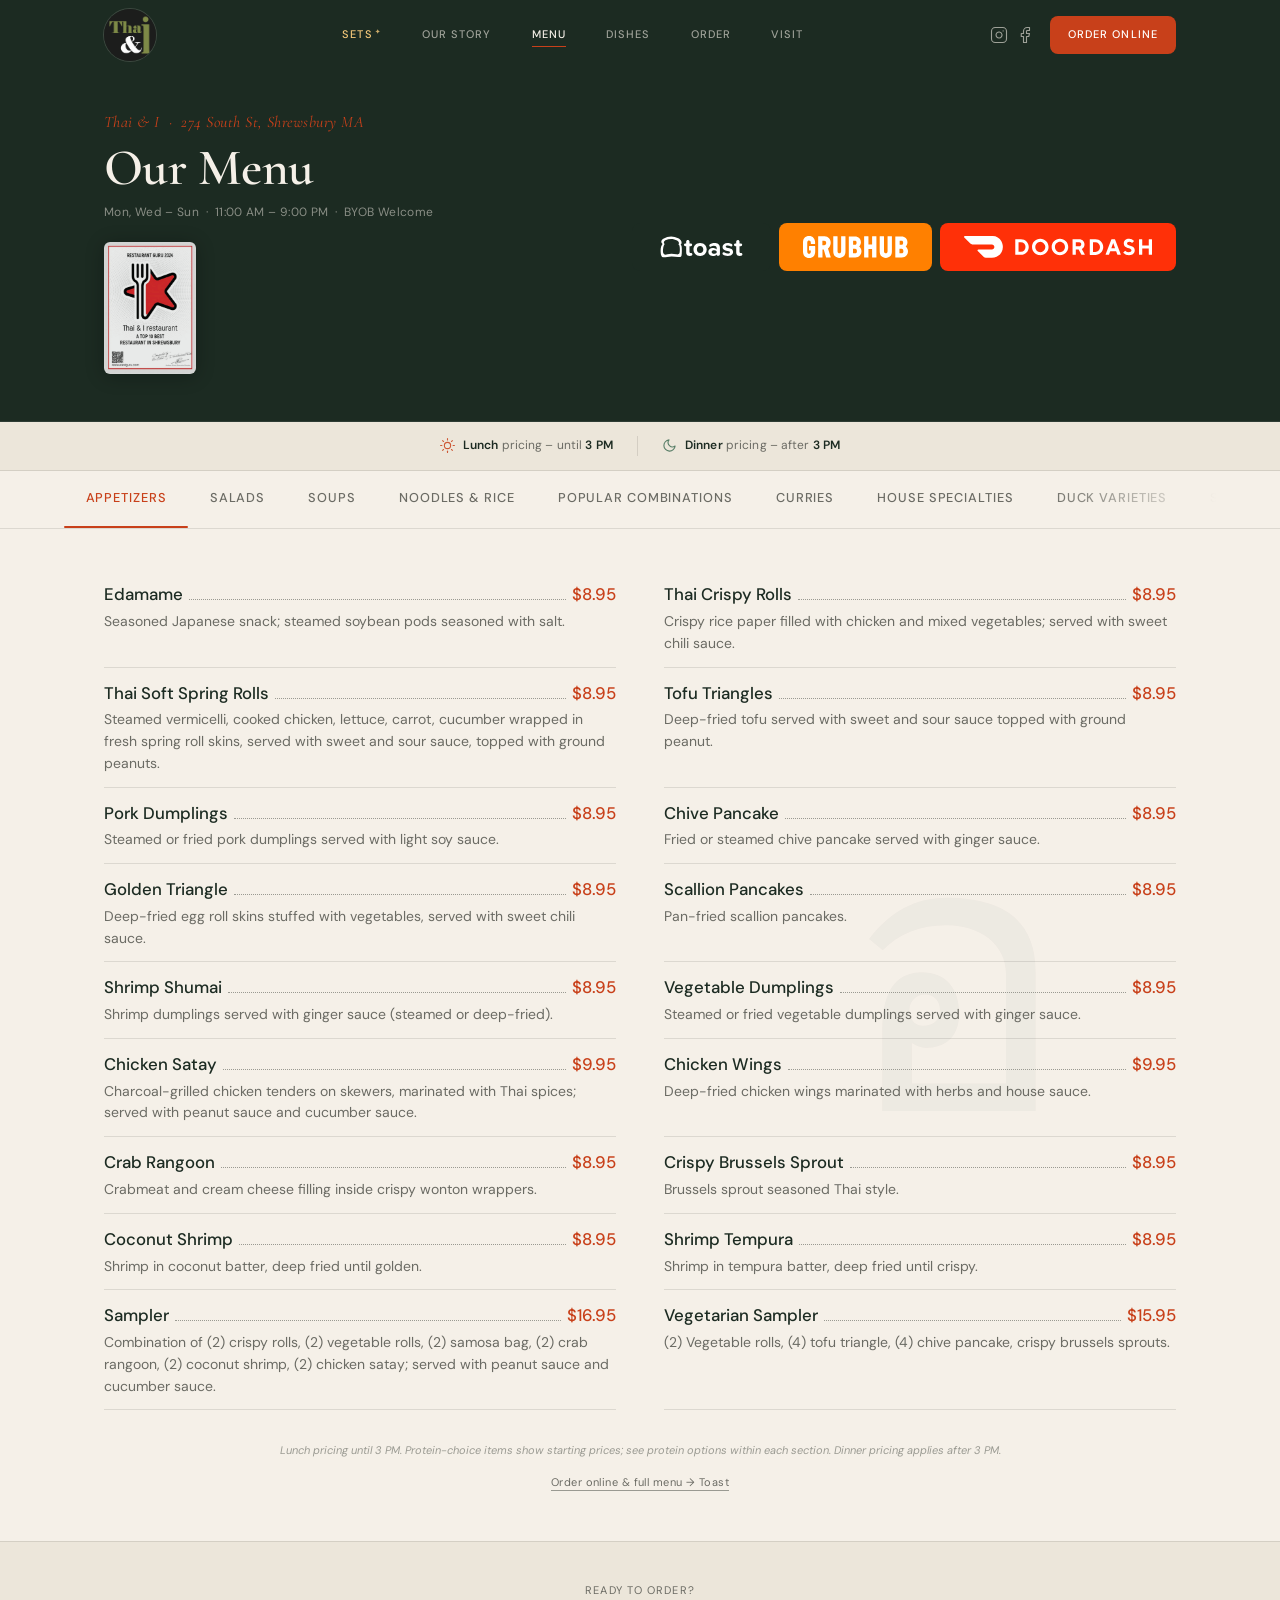
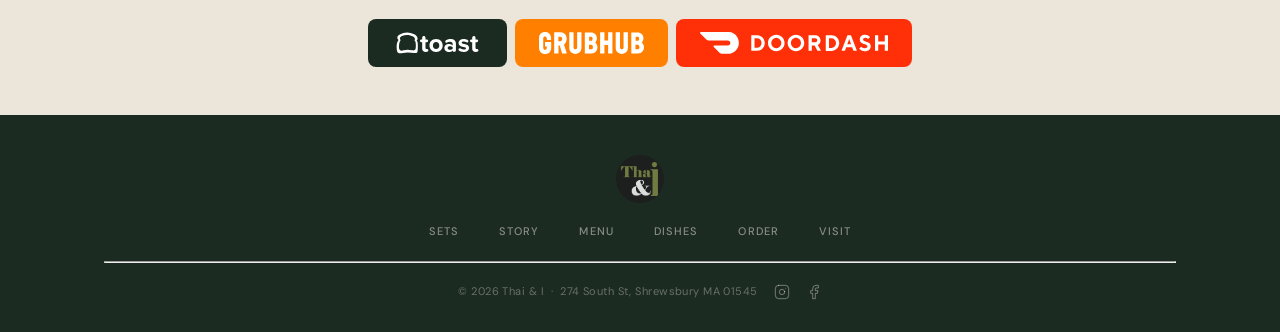
==== commit a097dc78: "Fix menu tab deep-linking, enlarge tab/item sizing, improve pricing banner, add award badge Co-autho" ====
--- a/menu.html
+++ b/menu.html
@@ -117,6 +117,13 @@
             <span class="section-eyebrow">Thai &amp; I &nbsp;&middot;&nbsp; 274 South St, Shrewsbury MA</span>
             <h1 class="menu-page-title">Our Menu</h1>
             <p class="menu-page-hours">Mon, Wed &ndash; Sun &nbsp;&middot;&nbsp; 11:00 AM &ndash; 9:00 PM &nbsp;&middot;&nbsp; BYOB Welcome</p>
+
+            <!-- RestaurantGuru award — instant visual trust signal -->
+            <div class="menu-award-badge">
+              <img src="assets/images/thai-i-restaraunt-guru.jpg"
+                   alt="RestaurantGuru Certificate of Excellence — Thai &amp; I Shrewsbury"
+                   loading="lazy">
+            </div>
           </div>
 
           <div class="menu-page-order-row order-platforms" role="group" aria-label="Order online">
@@ -154,9 +161,33 @@
          LUNCH / DINNER CLARITY BANNER
     ══════════════════════════════════════════════════════ -->
     <div class="menu-pricing-banner" role="note" aria-label="Pricing information">
-      <span>Lunch pricing available until 3&nbsp;PM</span>
-      <span class="menu-pricing-banner-dot" aria-hidden="true">&middot;</span>
-      <span>Dinner pricing applies after 3&nbsp;PM</span>
+
+      <span class="menu-pricing-item menu-pricing-item--lunch">
+        <!-- Sun icon -->
+        <svg xmlns="http://www.w3.org/2000/svg" viewBox="0 0 24 24" fill="none" stroke="currentColor" stroke-width="1.75" stroke-linecap="round" stroke-linejoin="round" aria-hidden="true">
+          <circle cx="12" cy="12" r="5"/>
+          <line x1="12" y1="1" x2="12" y2="3"/>
+          <line x1="12" y1="21" x2="12" y2="23"/>
+          <line x1="4.22" y1="4.22" x2="5.64" y2="5.64"/>
+          <line x1="18.36" y1="18.36" x2="19.78" y2="19.78"/>
+          <line x1="1" y1="12" x2="3" y2="12"/>
+          <line x1="21" y1="12" x2="23" y2="12"/>
+          <line x1="4.22" y1="19.78" x2="5.64" y2="18.36"/>
+          <line x1="18.36" y1="5.64" x2="19.78" y2="4.22"/>
+        </svg>
+        <span><strong>Lunch</strong> pricing &ndash; until <strong>3&nbsp;PM</strong></span>
+      </span>
+
+      <span class="menu-pricing-banner-divider" aria-hidden="true"></span>
+
+      <span class="menu-pricing-item menu-pricing-item--dinner">
+        <!-- Moon icon -->
+        <svg xmlns="http://www.w3.org/2000/svg" viewBox="0 0 24 24" fill="none" stroke="currentColor" stroke-width="1.75" stroke-linecap="round" stroke-linejoin="round" aria-hidden="true">
+          <path d="M21 12.79A9 9 0 1 1 11.21 3 7 7 0 0 0 21 12.79z"/>
+        </svg>
+        <span><strong>Dinner</strong> pricing &ndash; after <strong>3&nbsp;PM</strong></span>
+      </span>
+
     </div>
 
     <!-- ══════════════════════════════════════════════════════
--- a/src/styles/menu.css
+++ b/src/styles/menu.css
@@ -1,13 +1,13 @@
 /* ============================================================
    MENU PAGE — menu.html specific styles
-   Page header, pricing banner, period label time context,
-   mobile readability overrides, footer CTA
+   Page header · pricing banner · tab sizing · panel animation
+   item sizing · award badge · footer CTA
    ============================================================ */
 
 /* ── Page header ──────────────────────────────────────────── */
 .menu-page-hero {
   background: var(--forest-charcoal);
-  padding-top: 70px; /* clear fixed nav */
+  padding-top: 70px;
   border-bottom: 0.5px solid rgba(255, 255, 255, 0.08);
 }
 
@@ -47,103 +47,233 @@
   flex-shrink: 0;
 }
 
+/* ── RestaurantGuru award badge ──────────────────────────── */
+.menu-award-badge {
+  display: inline-block;
+  margin-top: 1.5rem;
+}
+
+.menu-award-badge img {
+  width: 92px;
+  height: auto;
+  border-radius: 6px;
+  opacity: 0.9;
+  filter: drop-shadow(0 2px 10px rgba(0, 0, 0, 0.3));
+  transition: opacity 0.2s ease, filter 0.2s ease;
+}
+
+.menu-award-badge img:hover {
+  opacity: 1;
+  filter: drop-shadow(0 4px 16px rgba(0, 0, 0, 0.35));
+}
+
 /* ── Lunch / Dinner clarity banner ───────────────────────── */
 .menu-pricing-banner {
   background: var(--warm-linen-dark);
   border-bottom: 0.5px solid var(--border-color);
-  padding: 0.7rem var(--container-px);
+  padding: 0.875rem var(--container-px);
   display: flex;
   align-items: center;
   justify-content: center;
-  gap: 0.875rem;
+  gap: 1.5rem;
+  font-family: var(--font-body);
+  text-align: center;
+}
+
+/* Each half — icon + text */
+.menu-pricing-item {
+  display: flex;
+  align-items: center;
+  gap: 0.5rem;
   font-size: var(--text-sm);
   color: var(--smoke);
-  font-family: var(--font-body);
-  letter-spacing: 0.025em;
-  text-align: center;
-}
-
-.menu-pricing-banner-dot {
-  color: var(--smoke-light);
+  letter-spacing: 0.01em;
+}
+
+.menu-pricing-item svg {
   flex-shrink: 0;
+  width: 15px;
+  height: 15px;
+  opacity: 0.85;
+}
+
+.menu-pricing-item--lunch svg { color: #c8401a; }
+.menu-pricing-item--dinner svg { color: #3d6b52; }
+
+/* Bold time anchors */
+.menu-pricing-item strong {
+  color: var(--forest-charcoal);
+  font-weight: 600;
+}
+
+/* Vertical rule between lunch and dinner */
+.menu-pricing-banner-divider {
+  display: block;
+  width: 1px;
+  height: 1.25rem;
+  background: var(--border-color);
+  flex-shrink: 0;
 }
 
 /* ── Period label time context ───────────────────────────── */
-/* Injected by menu-tabs.js into .menu-period-label */
 .menu-period-time {
   font-size: 0.72em;
   font-style: normal;
   font-weight: 400;
   font-family: var(--font-body);
-  color: rgba(200, 64, 26, 0.6); /* faded chili — softer echo of the period label */
+  color: rgba(200, 64, 26, 0.6);
   letter-spacing: 0.03em;
   margin-left: 0.45em;
   white-space: nowrap;
 }
 
-/* ── Mobile-first menu item readability ──────────────────── */
-/* These override the template's desktop-first sizing.
-   Applied at 768px and below — where the Route 9 visitor
-   is most likely reading on their phone. */
+/* ── Tab button sizing overrides ─────────────────────────── */
+/* Bigger and more comfortable than the inherited template defaults */
+.menu-tab {
+  font-size: 0.8rem;            /* 12.8px — up from ~12px */
+  padding: 1.1rem 1.35rem;
+  letter-spacing: 0.07em;       /* slightly less tight than --tracking-caps */
+}
+
+/* ── Tab active indicator — spring scale animation ───────── */
+/* Replaces the static border-bottom with a satisfying spring pop */
+.menu-tabs .menu-tab {
+  position: relative;
+  border-bottom: 2px solid transparent;
+  transition: color 0.22s cubic-bezier(0.4, 0, 0.2, 1);
+}
+
+.menu-tabs .menu-tab::after {
+  content: '';
+  position: absolute;
+  bottom: -2px;
+  left: 0;
+  right: 0;
+  height: 2px;
+  background: var(--thai-chili);
+  border-radius: 1px;
+  transform: scaleX(0);
+  transform-origin: center;
+  /* Spring easing: slight overshoot, then settles */
+  transition: transform 0.3s cubic-bezier(0.34, 1.56, 0.64, 1);
+}
+
+.menu-tabs .menu-tab.is-active {
+  border-bottom-color: transparent; /* cede to ::after */
+}
+
+.menu-tabs .menu-tab.is-active::after {
+  transform: scaleX(1);
+}
+
+/* ── Panel entry animation ───────────────────────────────── */
+@keyframes menuPanelIn {
+  from {
+    opacity: 0;
+    transform: translateY(12px);
+  }
+  to {
+    opacity: 1;
+    transform: translateY(0);
+  }
+}
+
+.menu-panel.panel-enter {
+  animation: menuPanelIn 0.32s cubic-bezier(0.16, 1, 0.3, 1) both;
+}
+
+/* ── Menu item sizing — global increases ─────────────────── */
+/* Applied at all screen sizes. Names get a proportionally larger
+   bump than descriptions, widening the visual hierarchy gap. */
+.menu-item-name {
+  font-size: 1.05rem;   /* up from ~13px base → ~16.8px */
+  line-height: 1.35;
+}
+
+.menu-item-desc {
+  font-size: 0.875rem;  /* stable — contrast against bigger name */
+  line-height: 1.55;
+}
+
+.menu-item-price {
+  font-size: 1.05rem;
+}
+
+/* Mobile refinements — further increase, maintain the wider gap */
 @media (max-width: 768px) {
+  .menu-tab {
+    font-size: 0.78rem;   /* ~12.5px on tablet */
+    padding: 1rem 1.1rem;
+  }
+
   .menu-item-name {
-    font-size: 1rem;       /* up from 13px → 16px */
+    font-size: 1.125rem;  /* 18px on mobile — clear dominant label */
     line-height: 1.4;
   }
+
   .menu-item-desc {
-    font-size: 0.875rem;   /* up from 11px → 14px */
-    line-height: 1.55;
+    font-size: 0.9rem;    /* 14.4px — proportional but clearly secondary */
+    line-height: 1.6;
     margin-top: 4px;
   }
+
   .menu-item-price {
-    font-size: 1rem;       /* up from 13px → 16px */
-  }
+    font-size: 1.0625rem; /* 17px */
+  }
+
   .menu-item {
-    padding: 0.9rem 0;     /* more breathing room between items */
-  }
-  .menu-protein-tier-label {
-    font-size: 0.8125rem;  /* up from 11px → 13px */
-    line-height: 1.5;
-  }
+    padding: 0.9rem 0;
+  }
+
+  .menu-protein-tier-label,
   .menu-protein-tier-price {
     font-size: 0.8125rem;
-  }
-  .menu-panel-intro {
-    font-size: 0.875rem;
-  }
+    line-height: 1.5;
+  }
+
+  .menu-panel-intro,
   .menu-protein-note {
-    font-size: 0.875rem;
-  }
-  /* Looser item grid on mobile — single column already, just add more inner padding */
+    font-size: 0.9rem;
+  }
+
   .menu-panels {
     padding-top: 1.75rem;
   }
 }
 
 @media (max-width: 480px) {
-  /* Page hero stacks on small screens */
+  .menu-page-hero {
+    padding-top: 60px;
+  }
+
   .menu-page-hero-inner {
     flex-direction: column;
     align-items: flex-start;
     gap: var(--gap-lg);
     padding-block: 2rem 1.75rem;
   }
+
   .menu-page-order-row {
     width: 100%;
   }
-  /* Pricing banner stacks the two lines */
+
+  /* Tab button: comfortable 12px on small phones */
+  .menu-tab {
+    font-size: 0.75rem;   /* 12px — was 10px */
+    padding: 0.9375rem 0.875rem;
+    letter-spacing: 0.065em;
+  }
+
+  /* Pricing banner stacks vertically */
   .menu-pricing-banner {
     flex-direction: column;
-    gap: 0.2rem;
-    padding: 0.75rem var(--container-px);
-    font-size: var(--text-xs);
-  }
-  .menu-pricing-banner-dot {
+    align-items: flex-start;
+    gap: 0.5rem;
+    padding: 0.875rem var(--container-px);
+  }
+
+  .menu-pricing-banner-divider {
     display: none;
-  }
-  /* Header shorter on mobile */
-  .menu-page-hero {
-    padding-top: 60px; /* match 60px mobile header height */
   }
 }
 
@@ -174,6 +304,7 @@
     flex-direction: column;
     align-items: center;
   }
+
   .menu-page-footer-cta-row .order-btn {
     width: 100%;
     max-width: 280px;
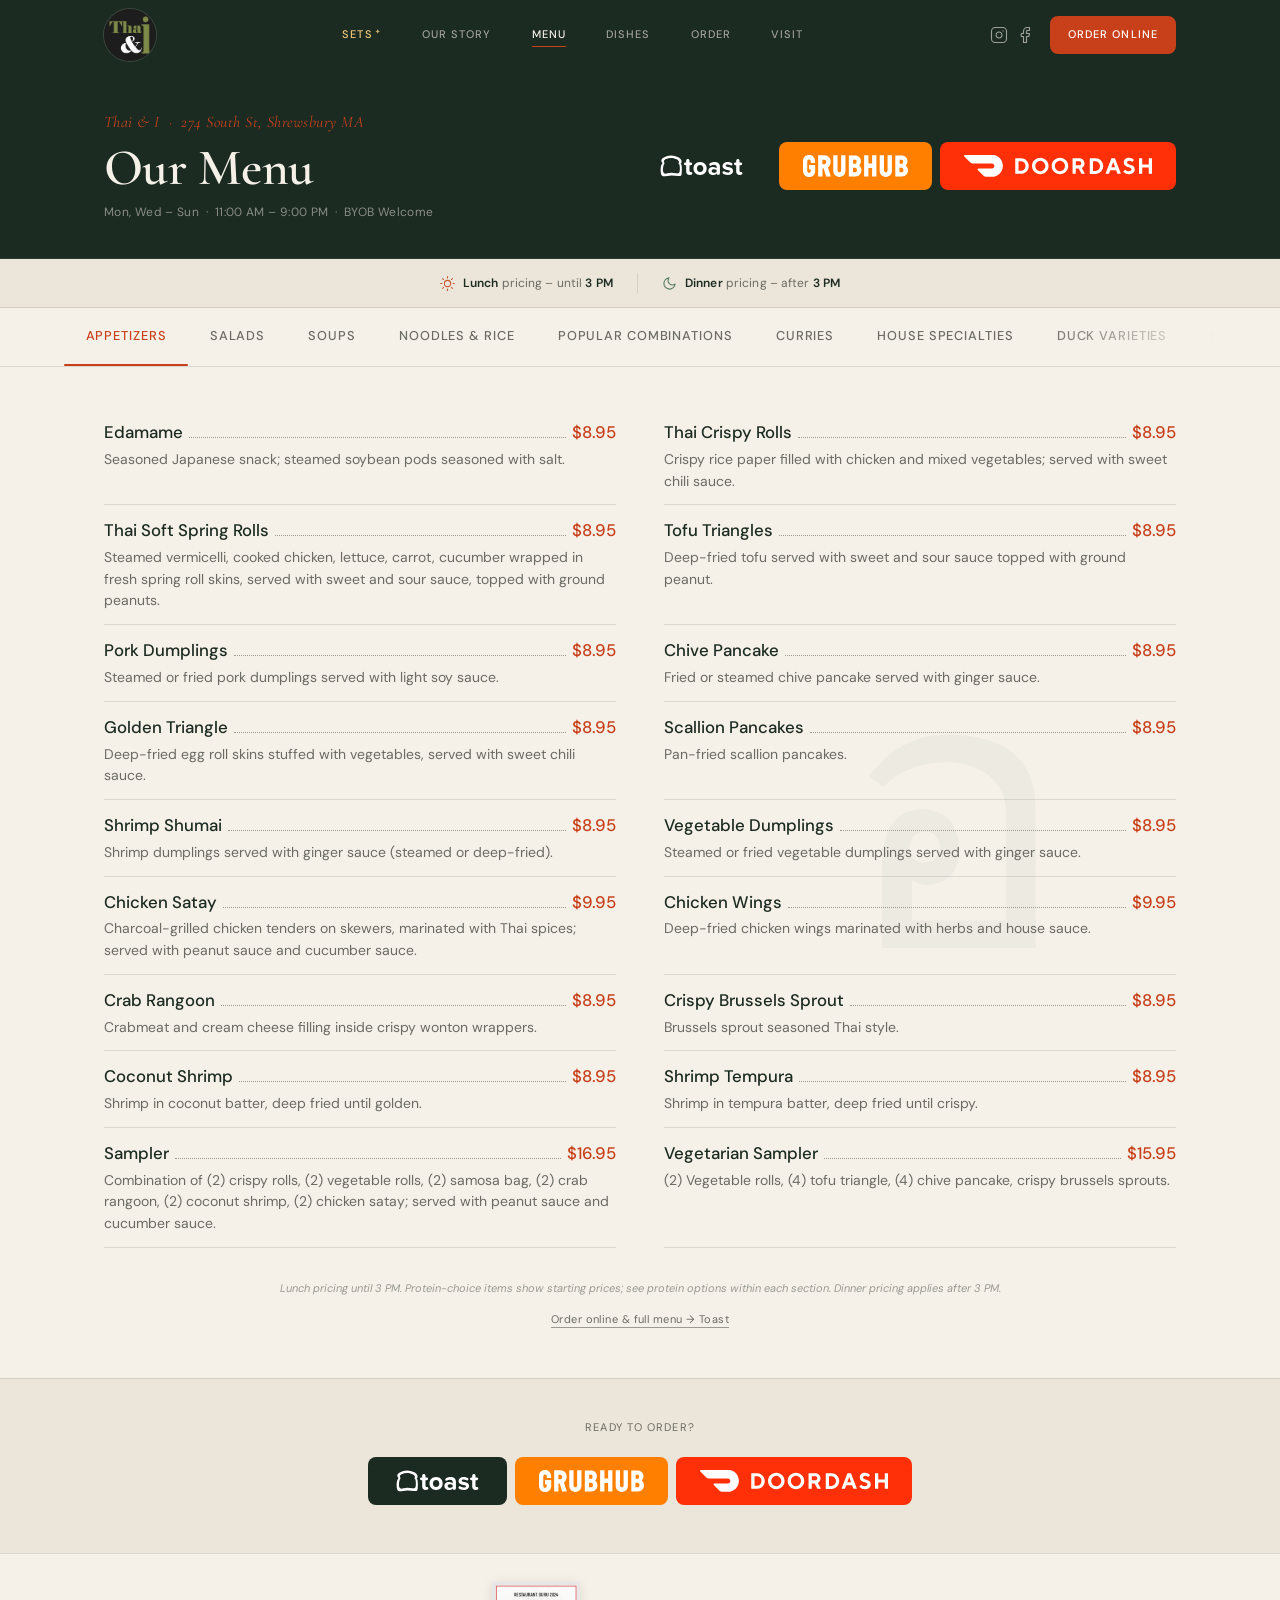
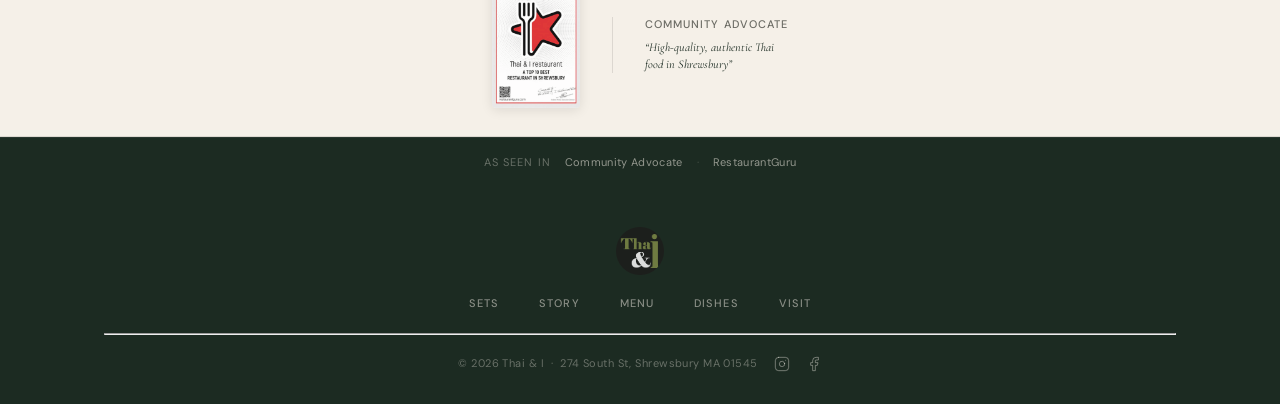
==== commit e9b9b6a9: "Place RestaurantGuru award in legible awards-row above Find Us and menu footer Co-authored-by: Curso" ====
--- a/menu.html
+++ b/menu.html
@@ -117,13 +117,6 @@
             <span class="section-eyebrow">Thai &amp; I &nbsp;&middot;&nbsp; 274 South St, Shrewsbury MA</span>
             <h1 class="menu-page-title">Our Menu</h1>
             <p class="menu-page-hours">Mon, Wed &ndash; Sun &nbsp;&middot;&nbsp; 11:00 AM &ndash; 9:00 PM &nbsp;&middot;&nbsp; BYOB Welcome</p>
-
-            <!-- RestaurantGuru award — instant visual trust signal -->
-            <div class="menu-award-badge">
-              <img src="assets/images/thai-i-restaraunt-guru.jpg"
-                   alt="RestaurantGuru Certificate of Excellence — Thai &amp; I Shrewsbury"
-                   loading="lazy">
-            </div>
           </div>
 
           <div class="menu-page-order-row order-platforms" role="group" aria-label="Order online">
@@ -257,6 +250,31 @@
 
   </main>
 
+  <!-- Awards row — final trust checkpoint before footer -->
+  <div class="awards-row">
+    <div class="awards-row-badge-wrap">
+      <img class="awards-row-badge"
+           src="assets/images/thai-i-restaraunt-guru.jpg"
+           alt="RestaurantGuru 2024 — Top 10 Best Restaurant in Shrewsbury"
+           loading="lazy">
+    </div>
+    <span class="awards-row-divider" aria-hidden="true"></span>
+    <div class="awards-row-text">
+      <span class="awards-row-text-pub">Community Advocate</span>
+      <span class="awards-row-text-line">&ldquo;High-quality, authentic Thai food in Shrewsbury&rdquo;</span>
+    </div>
+  </div>
+
+  <!-- Press strip -->
+  <div class="press-strip" aria-label="Press">
+    <span class="press-strip-label">As seen in</span>
+    <a href="https://www.communityadvocate.com/business/the-thai-i-restaurant-high-quality-authentic-thai-food-in-shrewsbury/article_61610d8a-442c-55dc-9ad1-4f7c671c6413.html"
+       target="_blank" rel="noopener"
+       class="press-strip-link">Community Advocate</a>
+    <span class="press-strip-dot" aria-hidden="true">&middot;</span>
+    <span class="press-strip-link">RestaurantGuru</span>
+  </div>
+
   <!-- ══════════════════════════════════════════════════════════
        FOOTER
   ══════════════════════════════════════════════════════════ -->
@@ -273,7 +291,6 @@
           <a href="index.html#story">Story</a>
           <a href="menu.html">Menu</a>
           <a href="index.html#featured">Dishes</a>
-          <a href="index.html#order">Order</a>
           <a href="index.html#visit">Visit</a>
         </nav>
 
--- a/src/styles/sections.css
+++ b/src/styles/sections.css
@@ -2158,6 +2158,85 @@
 }
 
 /* ============================================================
+   AWARDS ROW — RestaurantGuru + Community Advocate
+   Placed above the Find Us section on index.html and above
+   the footer on menu.html. Full badge at a legible reading
+   size; the user can glance and read the award claim.
+   ============================================================ */
+.awards-row {
+  background: var(--warm-linen);
+  border-top: 0.5px solid var(--border-color);
+  border-bottom: 0.5px solid var(--border-color);
+  padding: 1.75rem var(--container-px);
+  display: flex;
+  align-items: center;
+  justify-content: center;
+  gap: 2rem;
+}
+
+.awards-row-badge-wrap {
+  flex-shrink: 0;
+}
+
+.awards-row-badge {
+  display: block;
+  width: 88px;
+  height: auto;
+  border-radius: 4px;
+  opacity: 0.92;
+  box-shadow: 0 2px 12px rgba(0, 0, 0, 0.1);
+}
+
+.awards-row-divider {
+  display: block;
+  width: 1px;
+  height: 3.5rem;
+  background: var(--border-color);
+  flex-shrink: 0;
+}
+
+.awards-row-text {
+  display: flex;
+  flex-direction: column;
+  gap: 0.3rem;
+}
+
+.awards-row-text-pub {
+  font-size: var(--text-xs);
+  font-weight: 500;
+  letter-spacing: var(--tracking-caps);
+  text-transform: uppercase;
+  color: var(--smoke);
+  font-family: var(--font-body);
+}
+
+.awards-row-text-line {
+  font-size: var(--text-sm);
+  font-family: var(--font-display);
+  font-style: italic;
+  color: var(--forest-charcoal);
+  max-width: 28ch;
+  line-height: 1.45;
+}
+
+@media (max-width: 600px) {
+  .awards-row {
+    gap: 1.25rem;
+    padding: 1.5rem var(--container-px);
+  }
+
+  /* On mobile, badge gets a bit larger so the text on the
+     certificate is immediately legible at a glance */
+  .awards-row-badge {
+    width: 116px;
+  }
+
+  .awards-row-divider {
+    height: 4.5rem;
+  }
+}
+
+/* ============================================================
    PRESS STRIP  (condensed recognition — above footer)
    ============================================================ */
 .press-strip {
@@ -2196,6 +2275,7 @@
   font-size: var(--text-xs);
 }
 
+
 /* ============================================================
    FOOTER
    ============================================================ */
